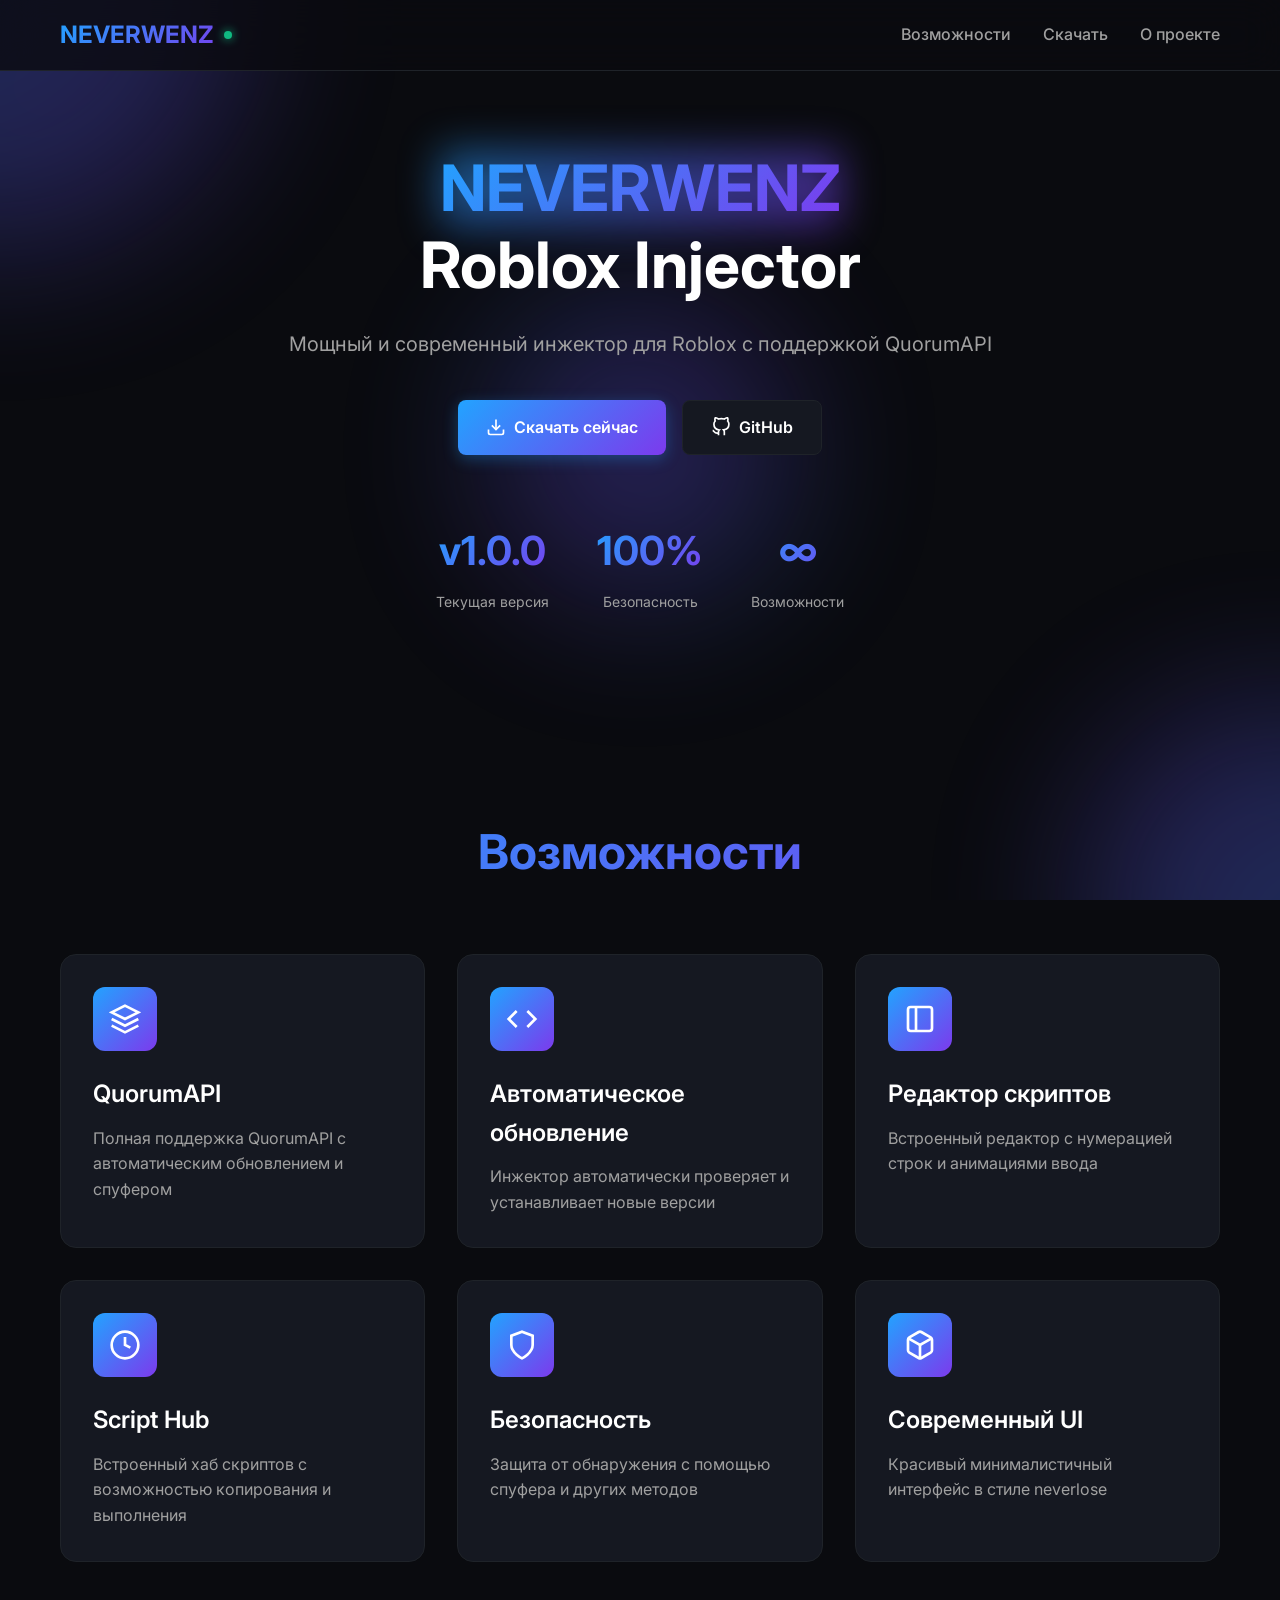
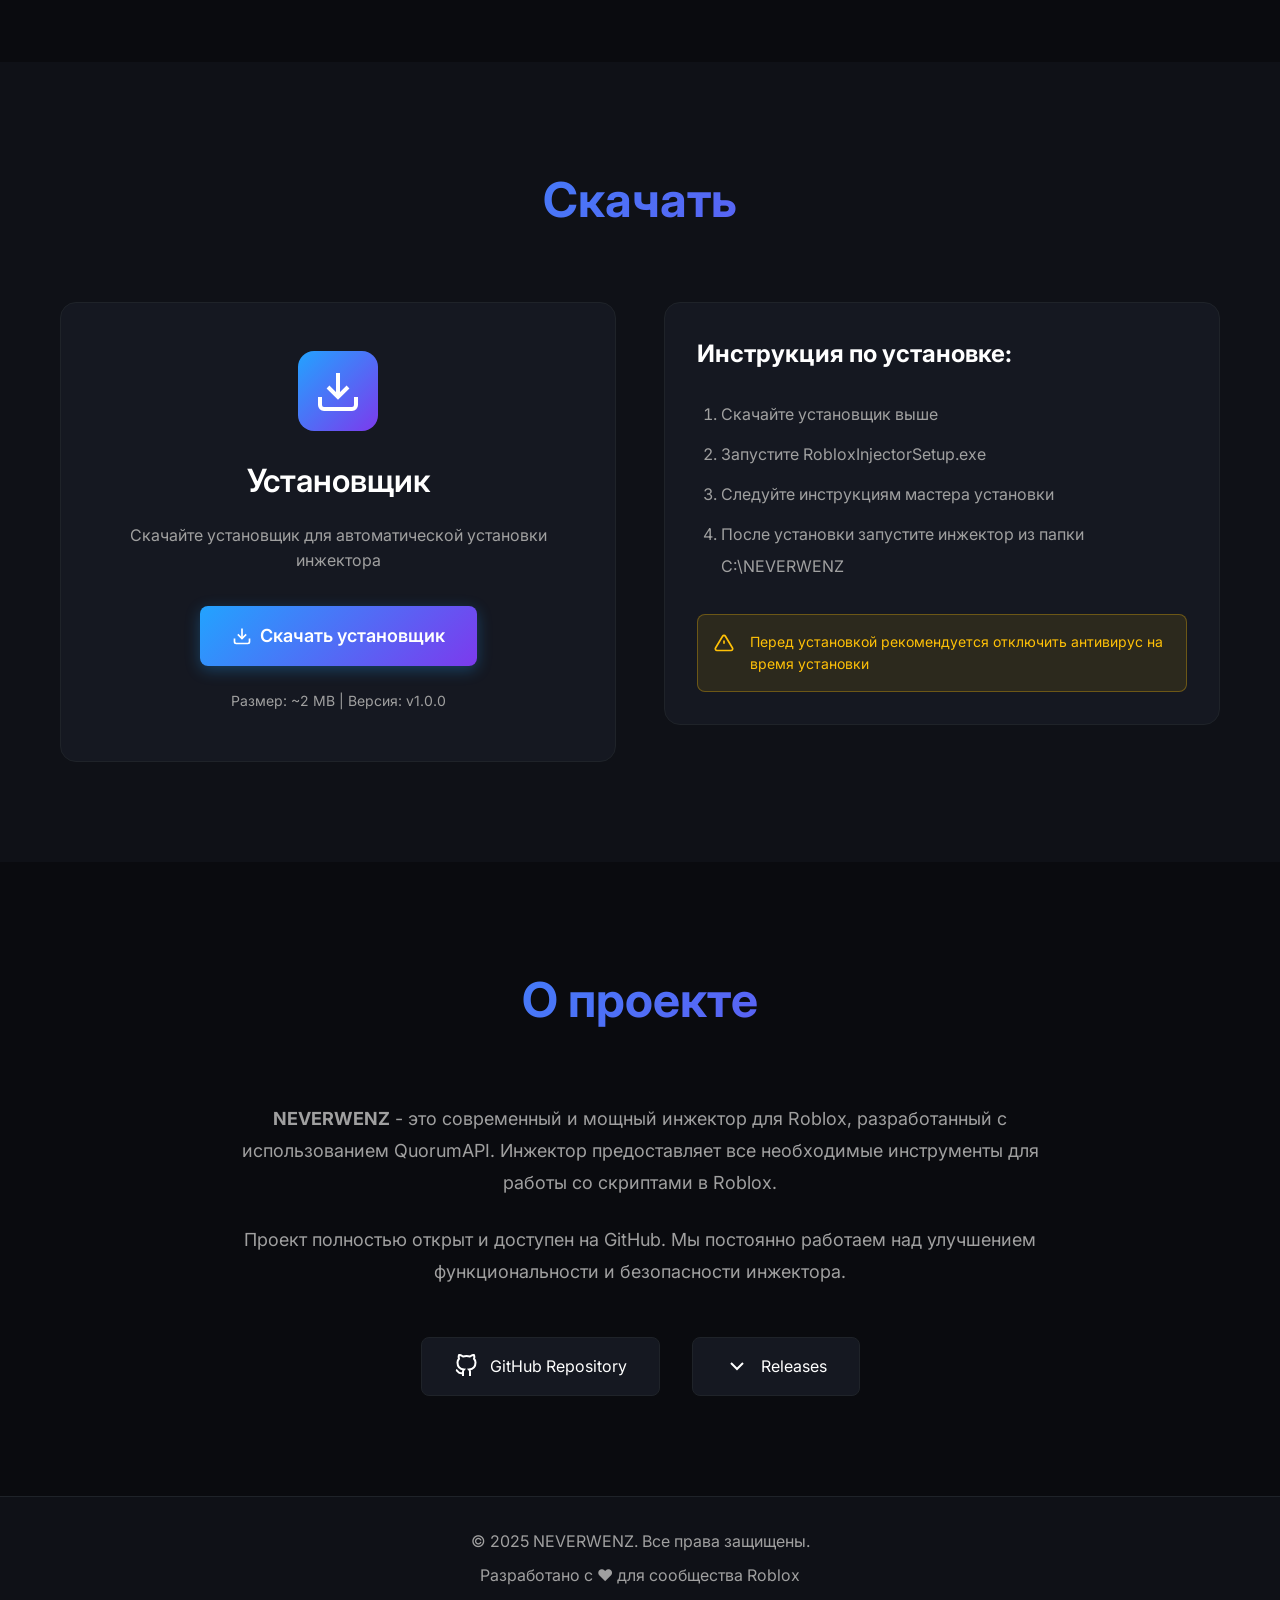
==== index.html @ d04cb87f "Add files via upload" ====
<!DOCTYPE html>
<html lang="ru">
<head>
    <meta charset="UTF-8">
    <meta name="viewport" content="width=device-width, initial-scale=1.0">
    <title>NEVERWENZ - Roblox Injector</title>
    <link rel="stylesheet" href="styles.css">
    <link rel="preconnect" href="https://fonts.googleapis.com">
    <link rel="preconnect" href="https://fonts.gstatic.com" crossorigin>
    <link href="https://fonts.googleapis.com/css2?family=Inter:wght@300;400;500;600;700&display=swap" rel="stylesheet">
</head>
<body>
    <div class="background">
        <div class="gradient-orb orb-1"></div>
        <div class="gradient-orb orb-2"></div>
        <div class="gradient-orb orb-3"></div>
    </div>

    <nav class="navbar">
        <div class="container">
            <div class="nav-content">
                <div class="logo">
                    <span class="logo-text">NEVERWENZ</span>
                    <span class="status-dot"></span>
                </div>
                <div class="nav-links">
                    <a href="#features">Возможности</a>
                    <a href="#download">Скачать</a>
                    <a href="#about">О проекте</a>
                </div>
            </div>
        </div>
    </nav>

    <main>
        <section class="hero">
            <div class="container">
                <div class="hero-content">
                    <h1 class="hero-title">
                        <span class="gradient-text">NEVERWENZ</span>
                        <br>Roblox Injector
                    </h1>
                    <p class="hero-description">
                        Мощный и современный инжектор для Roblox с поддержкой QuorumAPI
                    </p>
                    <div class="hero-buttons">
                        <a href="#download" class="btn btn-primary">
                            <svg width="20" height="20" viewBox="0 0 24 24" fill="none" stroke="currentColor" stroke-width="2">
                                <path d="M21 15v4a2 2 0 0 1-2 2H5a2 2 0 0 1-2-2v-4"></path>
                                <polyline points="7 10 12 15 17 10"></polyline>
                                <line x1="12" y1="15" x2="12" y2="3"></line>
                            </svg>
                            Скачать сейчас
                        </a>
                        <a href="https://github.com/CAPYBERA099/WenzInjector-ROBLOX" target="_blank" class="btn btn-secondary">
                            <svg width="20" height="20" viewBox="0 0 24 24" fill="none" stroke="currentColor" stroke-width="2">
                                <path d="M9 19c-5 1.5-5-2.5-7-3m14 6v-3.87a3.37 3.37 0 0 0-.94-2.61c3.14-.35 6.44-1.54 6.44-7A5.44 5.44 0 0 0 20 4.77 5.07 5.07 0 0 0 19.91 1S18.73.65 16 2.48a13.38 13.38 0 0 0-7 0C6.27.65 5.09 1 5.09 1A5.07 5.07 0 0 0 5 4.77a5.44 5.44 0 0 0-1.5 3.78c0 5.42 3.3 6.61 6.44 7A3.37 3.37 0 0 0 9 18.13V22"></path>
                            </svg>
                            GitHub
                        </a>
                    </div>
                    <div class="hero-stats">
                        <div class="stat">
                            <div class="stat-value" id="version">Загрузка...</div>
                            <div class="stat-label">Текущая версия</div>
                        </div>
                        <div class="stat">
                            <div class="stat-value">100%</div>
                            <div class="stat-label">Безопасность</div>
                        </div>
                        <div class="stat">
                            <div class="stat-value">∞</div>
                            <div class="stat-label">Возможности</div>
                        </div>
                    </div>
                </div>
            </div>
        </section>

        <section id="features" class="features">
            <div class="container">
                <h2 class="section-title">Возможности</h2>
                <div class="features-grid">
                    <div class="feature-card">
                        <div class="feature-icon">
                            <svg width="32" height="32" viewBox="0 0 24 24" fill="none" stroke="currentColor" stroke-width="2">
                                <path d="M12 2L2 7l10 5 10-5-10-5z"></path>
                                <path d="M2 17l10 5 10-5"></path>
                                <path d="M2 12l10 5 10-5"></path>
                            </svg>
                        </div>
                        <h3 class="feature-title">QuorumAPI</h3>
                        <p class="feature-description">Полная поддержка QuorumAPI с автоматическим обновлением и спуфером</p>
                    </div>
                    <div class="feature-card">
                        <div class="feature-icon">
                            <svg width="32" height="32" viewBox="0 0 24 24" fill="none" stroke="currentColor" stroke-width="2">
                                <polyline points="16 18 22 12 16 6"></polyline>
                                <polyline points="8 6 2 12 8 18"></polyline>
                            </svg>
                        </div>
                        <h3 class="feature-title">Автоматическое обновление</h3>
                        <p class="feature-description">Инжектор автоматически проверяет и устанавливает новые версии</p>
                    </div>
                    <div class="feature-card">
                        <div class="feature-icon">
                            <svg width="32" height="32" viewBox="0 0 24 24" fill="none" stroke="currentColor" stroke-width="2">
                                <rect x="3" y="3" width="18" height="18" rx="2" ry="2"></rect>
                                <line x1="9" y1="3" x2="9" y2="21"></line>
                            </svg>
                        </div>
                        <h3 class="feature-title">Редактор скриптов</h3>
                        <p class="feature-description">Встроенный редактор с нумерацией строк и анимациями ввода</p>
                    </div>
                    <div class="feature-card">
                        <div class="feature-icon">
                            <svg width="32" height="32" viewBox="0 0 24 24" fill="none" stroke="currentColor" stroke-width="2">
                                <circle cx="12" cy="12" r="10"></circle>
                                <polyline points="12 6 12 12 16 14"></polyline>
                            </svg>
                        </div>
                        <h3 class="feature-title">Script Hub</h3>
                        <p class="feature-description">Встроенный хаб скриптов с возможностью копирования и выполнения</p>
                    </div>
                    <div class="feature-card">
                        <div class="feature-icon">
                            <svg width="32" height="32" viewBox="0 0 24 24" fill="none" stroke="currentColor" stroke-width="2">
                                <path d="M12 22s8-4 8-10V5l-8-3-8 3v7c0 6 8 10 8 10z"></path>
                            </svg>
                        </div>
                        <h3 class="feature-title">Безопасность</h3>
                        <p class="feature-description">Защита от обнаружения с помощью спуфера и других методов</p>
                    </div>
                    <div class="feature-card">
                        <div class="feature-icon">
                            <svg width="32" height="32" viewBox="0 0 24 24" fill="none" stroke="currentColor" stroke-width="2">
                                <path d="M21 16V8a2 2 0 0 0-1-1.73l-7-4a2 2 0 0 0-2 0l-7 4A2 2 0 0 0 3 8v8a2 2 0 0 0 1 1.73l7 4a2 2 0 0 0 2 0l7-4A2 2 0 0 0 21 16z"></path>
                                <polyline points="3.27 6.96 12 12.01 20.73 6.96"></polyline>
                                <line x1="12" y1="22.08" x2="12" y2="12"></line>
                            </svg>
                        </div>
                        <h3 class="feature-title">Современный UI</h3>
                        <p class="feature-description">Красивый минималистичный интерфейс в стиле neverlose</p>
                    </div>
                </div>
            </div>
        </section>

        <section id="download" class="download">
            <div class="container">
                <h2 class="section-title">Скачать</h2>
                <div class="download-content">
                    <div class="download-card">
                        <div class="download-icon">
                            <svg width="48" height="48" viewBox="0 0 24 24" fill="none" stroke="currentColor" stroke-width="2">
                                <path d="M21 15v4a2 2 0 0 1-2 2H5a2 2 0 0 1-2-2v-4"></path>
                                <polyline points="7 10 12 15 17 10"></polyline>
                                <line x1="12" y1="15" x2="12" y2="3"></line>
                            </svg>
                        </div>
                        <h3 class="download-title">Установщик</h3>
                        <p class="download-description">Скачайте установщик для автоматической установки инжектора</p>
                        <a href="https://raw.githubusercontent.com/CAPYBERA099/setup/main/RobloxInjectorSetup.exe" 
                           class="btn btn-primary btn-large" 
                           download="RobloxInjectorSetup.exe"
                           id="downloadBtn"
                           target="_blank">
                            <svg width="20" height="20" viewBox="0 0 24 24" fill="none" stroke="currentColor" stroke-width="2">
                                <path d="M21 15v4a2 2 0 0 1-2 2H5a2 2 0 0 1-2-2v-4"></path>
                                <polyline points="7 10 12 15 17 10"></polyline>
                                <line x1="12" y1="15" x2="12" y2="3"></line>
                            </svg>
                            Скачать установщик
                        </a>
                        <p class="download-note">Размер: ~2 MB | Версия: <span id="downloadVersion">Загрузка...</span></p>
                        <p class="download-alternative" id="releaseLinkContainer" style="margin-top: 1rem; font-size: 0.875rem; color: var(--text-secondary); display: none;">
                            Или скачайте <a href="#" id="releaseLink" target="_blank" style="color: var(--accent-primary); text-decoration: none;">последний релиз напрямую</a>
                        </p>
                    </div>
                    <div class="download-info">
                        <h4>Инструкция по установке:</h4>
                        <ol>
                            <li>Скачайте установщик выше</li>
                            <li>Запустите RobloxInjectorSetup.exe</li>
                            <li>Следуйте инструкциям мастера установки</li>
                            <li>После установки запустите инжектор из папки C:\NEVERWENZ</li>
                        </ol>
                        <div class="warning-box">
                            <svg width="20" height="20" viewBox="0 0 24 24" fill="none" stroke="currentColor" stroke-width="2">
                                <path d="M10.29 3.86L1.82 18a2 2 0 0 0 1.71 3h16.94a2 2 0 0 0 1.71-3L13.71 3.86a2 2 0 0 0-3.42 0z"></path>
                                <line x1="12" y1="9" x2="12" y2="13"></line>
                                <line x1="12" y1="17" x2="12.01" y2="17"></line>
                            </svg>
                            <p>Перед установкой рекомендуется отключить антивирус на время установки</p>
                        </div>
                    </div>
                </div>
            </div>
        </section>

        <section id="about" class="about">
            <div class="container">
                <h2 class="section-title">О проекте</h2>
                <div class="about-content">
                    <div class="about-text">
                        <p>
                            <strong>NEVERWENZ</strong> - это современный и мощный инжектор для Roblox, 
                            разработанный с использованием QuorumAPI. Инжектор предоставляет все необходимые 
                            инструменты для работы со скриптами в Roblox.
                        </p>
                        <p>
                            Проект полностью открыт и доступен на GitHub. Мы постоянно работаем над улучшением 
                            функциональности и безопасности инжектора.
                        </p>
                    </div>
                    <div class="about-links">
                        <a href="https://github.com/CAPYBERA099/WenzInjector-ROBLOX" target="_blank" class="about-link">
                            <svg width="24" height="24" viewBox="0 0 24 24" fill="none" stroke="currentColor" stroke-width="2">
                                <path d="M9 19c-5 1.5-5-2.5-7-3m14 6v-3.87a3.37 3.37 0 0 0-.94-2.61c3.14-.35 6.44-1.54 6.44-7A5.44 5.44 0 0 0 20 4.77 5.07 5.07 0 0 0 19.91 1S18.73.65 16 2.48a13.38 13.38 0 0 0-7 0C6.27.65 5.09 1 5.09 1A5.07 5.07 0 0 0 5 4.77a5.44 5.44 0 0 0-1.5 3.78c0 5.42 3.3 6.61 6.44 7A3.37 3.37 0 0 0 9 18.13V22"></path>
                            </svg>
                            GitHub Repository
                        </a>
                        <a href="https://github.com/CAPYBERA099/WenzInjector-ROBLOX/releases" target="_blank" class="about-link">
                            <svg width="24" height="24" viewBox="0 0 24 24" fill="none" stroke="currentColor" stroke-width="2">
                                <polyline points="6 9 12 15 18 9"></polyline>
                            </svg>
                            Releases
                        </a>
                    </div>
                </div>
            </div>
        </section>
    </main>

    <footer class="footer">
        <div class="container">
            <div class="footer-content">
                <p>&copy; 2025 NEVERWENZ. Все права защищены.</p>
                <p>Разработано с ❤️ для сообщества Roblox</p>
            </div>
        </div>
    </footer>

    <script src="script.js"></script>
</body>
</html>
---- styles.css ----
* {
    margin: 0;
    padding: 0;
    box-sizing: border-box;
}

:root {
    --bg-primary: #0a0b0f;
    --bg-secondary: #0f1117;
    --bg-card: #151821;
    --accent-primary: #22a3ff;
    --accent-secondary: #7c3aed;
    --text-primary: #ffffff;
    --text-secondary: #a0a0a0;
    --border-color: #1f2329;
    --gradient-1: linear-gradient(135deg, #22a3ff 0%, #7c3aed 100%);
    --gradient-2: linear-gradient(135deg, #7c3aed 0%, #22a3ff 100%);
}

body {
    font-family: 'Inter', -apple-system, BlinkMacSystemFont, 'Segoe UI', sans-serif;
    background: var(--bg-primary);
    color: var(--text-primary);
    line-height: 1.6;
    overflow-x: hidden;
}

.background {
    position: fixed;
    top: 0;
    left: 0;
    width: 100%;
    height: 100%;
    z-index: -1;
    overflow: hidden;
}

.gradient-orb {
    position: absolute;
    border-radius: 50%;
    filter: blur(80px);
    opacity: 0.3;
    animation: float 20s ease-in-out infinite;
}

.orb-1 {
    width: 500px;
    height: 500px;
    background: var(--gradient-1);
    top: -250px;
    left: -250px;
    animation-delay: 0s;
}

.orb-2 {
    width: 400px;
    height: 400px;
    background: var(--gradient-2);
    bottom: -200px;
    right: -200px;
    animation-delay: 7s;
}

.orb-3 {
    width: 300px;
    height: 300px;
    background: linear-gradient(135deg, #22a3ff 0%, #7c3aed 50%, #22a3ff 100%);
    top: 50%;
    left: 50%;
    transform: translate(-50%, -50%);
    animation-delay: 14s;
}

@keyframes float {
    0%, 100% {
        transform: translate(0, 0) scale(1);
    }
    33% {
        transform: translate(30px, -30px) scale(1.1);
    }
    66% {
        transform: translate(-30px, 30px) scale(0.9);
    }
}

.container {
    max-width: 1200px;
    margin: 0 auto;
    padding: 0 20px;
}

/* Navbar */
.navbar {
    position: fixed;
    top: 0;
    left: 0;
    right: 0;
    background: rgba(10, 11, 15, 0.8);
    backdrop-filter: blur(20px);
    border-bottom: 1px solid var(--border-color);
    z-index: 1000;
    padding: 1rem 0;
}

.nav-content {
    display: flex;
    justify-content: space-between;
    align-items: center;
}

.logo {
    display: flex;
    align-items: center;
    gap: 10px;
    font-size: 1.5rem;
    font-weight: 700;
    background: var(--gradient-1);
    -webkit-background-clip: text;
    -webkit-text-fill-color: transparent;
    background-clip: text;
}

.status-dot {
    width: 8px;
    height: 8px;
    border-radius: 50%;
    background: #10b981;
    box-shadow: 0 0 10px #10b981;
    animation: pulse 2s ease-in-out infinite;
}

@keyframes pulse {
    0%, 100% {
        opacity: 1;
    }
    50% {
        opacity: 0.5;
    }
}

.nav-links {
    display: flex;
    gap: 2rem;
}

.nav-links a {
    color: var(--text-secondary);
    text-decoration: none;
    font-weight: 500;
    transition: color 0.3s;
    position: relative;
}

.nav-links a:hover {
    color: var(--text-primary);
}

.nav-links a::after {
    content: '';
    position: absolute;
    bottom: -5px;
    left: 0;
    width: 0;
    height: 2px;
    background: var(--gradient-1);
    transition: width 0.3s;
}

.nav-links a:hover::after {
    width: 100%;
}

/* Hero Section */
.hero {
    padding: 150px 0 100px;
    text-align: center;
}

.hero-content {
    max-width: 800px;
    margin: 0 auto;
}

.hero-title {
    font-size: 4rem;
    font-weight: 700;
    margin-bottom: 1.5rem;
    line-height: 1.2;
}

.gradient-text {
    background: var(--gradient-1);
    -webkit-background-clip: text;
    -webkit-text-fill-color: transparent;
    background-clip: text;
    position: relative;
    display: inline-block;
}

.gradient-text::after {
    content: '';
    position: absolute;
    top: 0;
    left: 0;
    right: 0;
    bottom: 0;
    background: var(--gradient-1);
    filter: blur(20px);
    opacity: 0.5;
    z-index: -1;
}

.hero-description {
    font-size: 1.25rem;
    color: var(--text-secondary);
    margin-bottom: 2.5rem;
}

.hero-buttons {
    display: flex;
    gap: 1rem;
    justify-content: center;
    margin-bottom: 4rem;
}

.btn {
    display: inline-flex;
    align-items: center;
    gap: 0.5rem;
    padding: 0.875rem 1.75rem;
    border-radius: 8px;
    font-weight: 600;
    text-decoration: none;
    transition: all 0.3s;
    border: none;
    cursor: pointer;
    font-size: 1rem;
}

.btn-primary {
    background: var(--gradient-1);
    color: white;
    box-shadow: 0 4px 15px rgba(34, 163, 255, 0.3);
}

.btn-primary:hover {
    transform: translateY(-2px);
    box-shadow: 0 6px 20px rgba(34, 163, 255, 0.4);
}

.btn-secondary {
    background: var(--bg-card);
    color: var(--text-primary);
    border: 1px solid var(--border-color);
}

.btn-secondary:hover {
    background: var(--bg-secondary);
    border-color: var(--accent-primary);
}

.btn-large {
    padding: 1rem 2rem;
    font-size: 1.125rem;
}

.hero-stats {
    display: flex;
    justify-content: center;
    gap: 3rem;
    margin-top: 4rem;
}

.stat {
    text-align: center;
}

.stat-value {
    font-size: 2.5rem;
    font-weight: 700;
    background: var(--gradient-1);
    -webkit-background-clip: text;
    -webkit-text-fill-color: transparent;
    background-clip: text;
    margin-bottom: 0.5rem;
}

.stat-label {
    color: var(--text-secondary);
    font-size: 0.875rem;
}

/* Sections */
section {
    padding: 100px 0;
}

.section-title {
    font-size: 3rem;
    font-weight: 700;
    text-align: center;
    margin-bottom: 4rem;
    background: var(--gradient-1);
    -webkit-background-clip: text;
    -webkit-text-fill-color: transparent;
    background-clip: text;
}

/* Features */
.features-grid {
    display: grid;
    grid-template-columns: repeat(auto-fit, minmax(300px, 1fr));
    gap: 2rem;
}

.feature-card {
    background: var(--bg-card);
    border: 1px solid var(--border-color);
    border-radius: 16px;
    padding: 2rem;
    transition: all 0.3s;
}

.feature-card:hover {
    transform: translateY(-5px);
    border-color: var(--accent-primary);
    box-shadow: 0 10px 30px rgba(34, 163, 255, 0.1);
}

.feature-icon {
    width: 64px;
    height: 64px;
    background: var(--gradient-1);
    border-radius: 12px;
    display: flex;
    align-items: center;
    justify-content: center;
    margin-bottom: 1.5rem;
    color: white;
}

.feature-title {
    font-size: 1.5rem;
    font-weight: 600;
    margin-bottom: 0.75rem;
}

.feature-description {
    color: var(--text-secondary);
    line-height: 1.6;
}

/* Download */
.download {
    background: var(--bg-secondary);
}

.download-content {
    display: grid;
    grid-template-columns: 1fr 1fr;
    gap: 3rem;
    align-items: start;
}

.download-card {
    background: var(--bg-card);
    border: 1px solid var(--border-color);
    border-radius: 16px;
    padding: 3rem;
    text-align: center;
}

.download-icon {
    width: 80px;
    height: 80px;
    background: var(--gradient-1);
    border-radius: 16px;
    display: flex;
    align-items: center;
    justify-content: center;
    margin: 0 auto 1.5rem;
    color: white;
}

.download-title {
    font-size: 2rem;
    font-weight: 600;
    margin-bottom: 1rem;
}

.download-description {
    color: var(--text-secondary);
    margin-bottom: 2rem;
}

.download-note {
    margin-top: 1.5rem;
    color: var(--text-secondary);
    font-size: 0.875rem;
}

.download-info {
    background: var(--bg-card);
    border: 1px solid var(--border-color);
    border-radius: 16px;
    padding: 2rem;
}

.download-info h4 {
    font-size: 1.5rem;
    margin-bottom: 1.5rem;
}

.download-info ol {
    margin-left: 1.5rem;
    margin-bottom: 2rem;
    color: var(--text-secondary);
    line-height: 2;
}

.download-info li {
    margin-bottom: 0.5rem;
}

.warning-box {
    background: rgba(255, 193, 7, 0.1);
    border: 1px solid rgba(255, 193, 7, 0.3);
    border-radius: 8px;
    padding: 1rem;
    display: flex;
    gap: 1rem;
    align-items: start;
    color: #ffc107;
}

.warning-box svg {
    flex-shrink: 0;
    margin-top: 2px;
}

.warning-box p {
    margin: 0;
    font-size: 0.875rem;
}

/* About */
.about-content {
    max-width: 800px;
    margin: 0 auto;
    text-align: center;
}

.about-text {
    margin-bottom: 3rem;
}

.about-text p {
    font-size: 1.125rem;
    color: var(--text-secondary);
    margin-bottom: 1.5rem;
    line-height: 1.8;
}

.about-links {
    display: flex;
    gap: 2rem;
    justify-content: center;
}

.about-link {
    display: flex;
    align-items: center;
    gap: 0.75rem;
    color: var(--text-primary);
    text-decoration: none;
    padding: 1rem 2rem;
    background: var(--bg-card);
    border: 1px solid var(--border-color);
    border-radius: 8px;
    transition: all 0.3s;
}

.about-link:hover {
    border-color: var(--accent-primary);
    transform: translateY(-2px);
}

/* Footer */
.footer {
    background: var(--bg-secondary);
    border-top: 1px solid var(--border-color);
    padding: 2rem 0;
    text-align: center;
}

.footer-content p {
    color: var(--text-secondary);
    margin-bottom: 0.5rem;
}

/* Responsive */
@media (max-width: 768px) {
    .hero-title {
        font-size: 2.5rem;
    }

    .hero-buttons {
        flex-direction: column;
    }

    .hero-stats {
        flex-direction: column;
        gap: 2rem;
    }

    .download-content {
        grid-template-columns: 1fr;
    }

    .nav-links {
        gap: 1rem;
        font-size: 0.875rem;
    }

    .features-grid {
        grid-template-columns: 1fr;
    }

    .about-links {
        flex-direction: column;
    }
}

/* Smooth scroll */
html {
    scroll-behavior: smooth;
}

/* Loading animation */
@keyframes shimmer {
    0% {
        background-position: -1000px 0;
    }
    100% {
        background-position: 1000px 0;
    }
}

.btn-primary.loading {
    position: relative;
    overflow: hidden;
}

.btn-primary.loading::after {
    content: '';
    position: absolute;
    top: 0;
    left: 0;
    right: 0;
    bottom: 0;
    background: linear-gradient(
        90deg,
        transparent,
        rgba(255, 255, 255, 0.3),
        transparent
    );
    animation: shimmer 2s infinite;
}
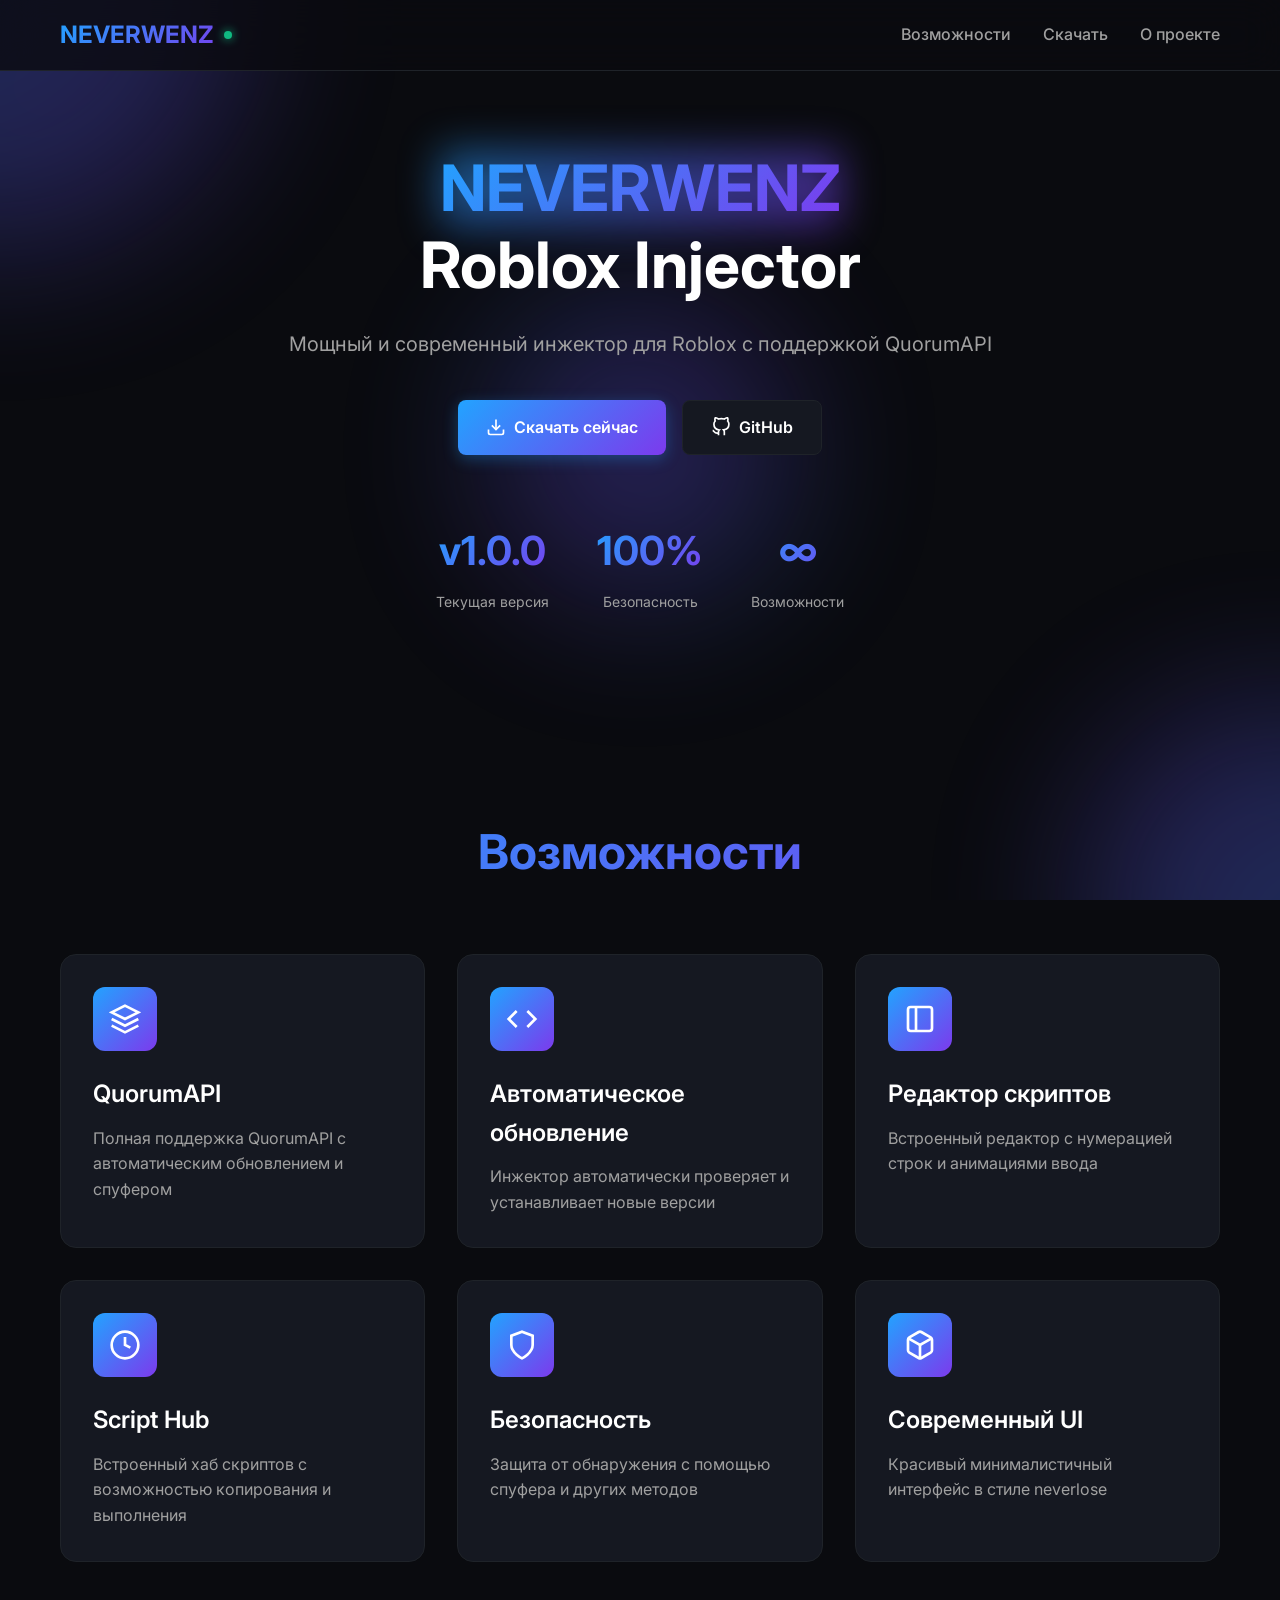
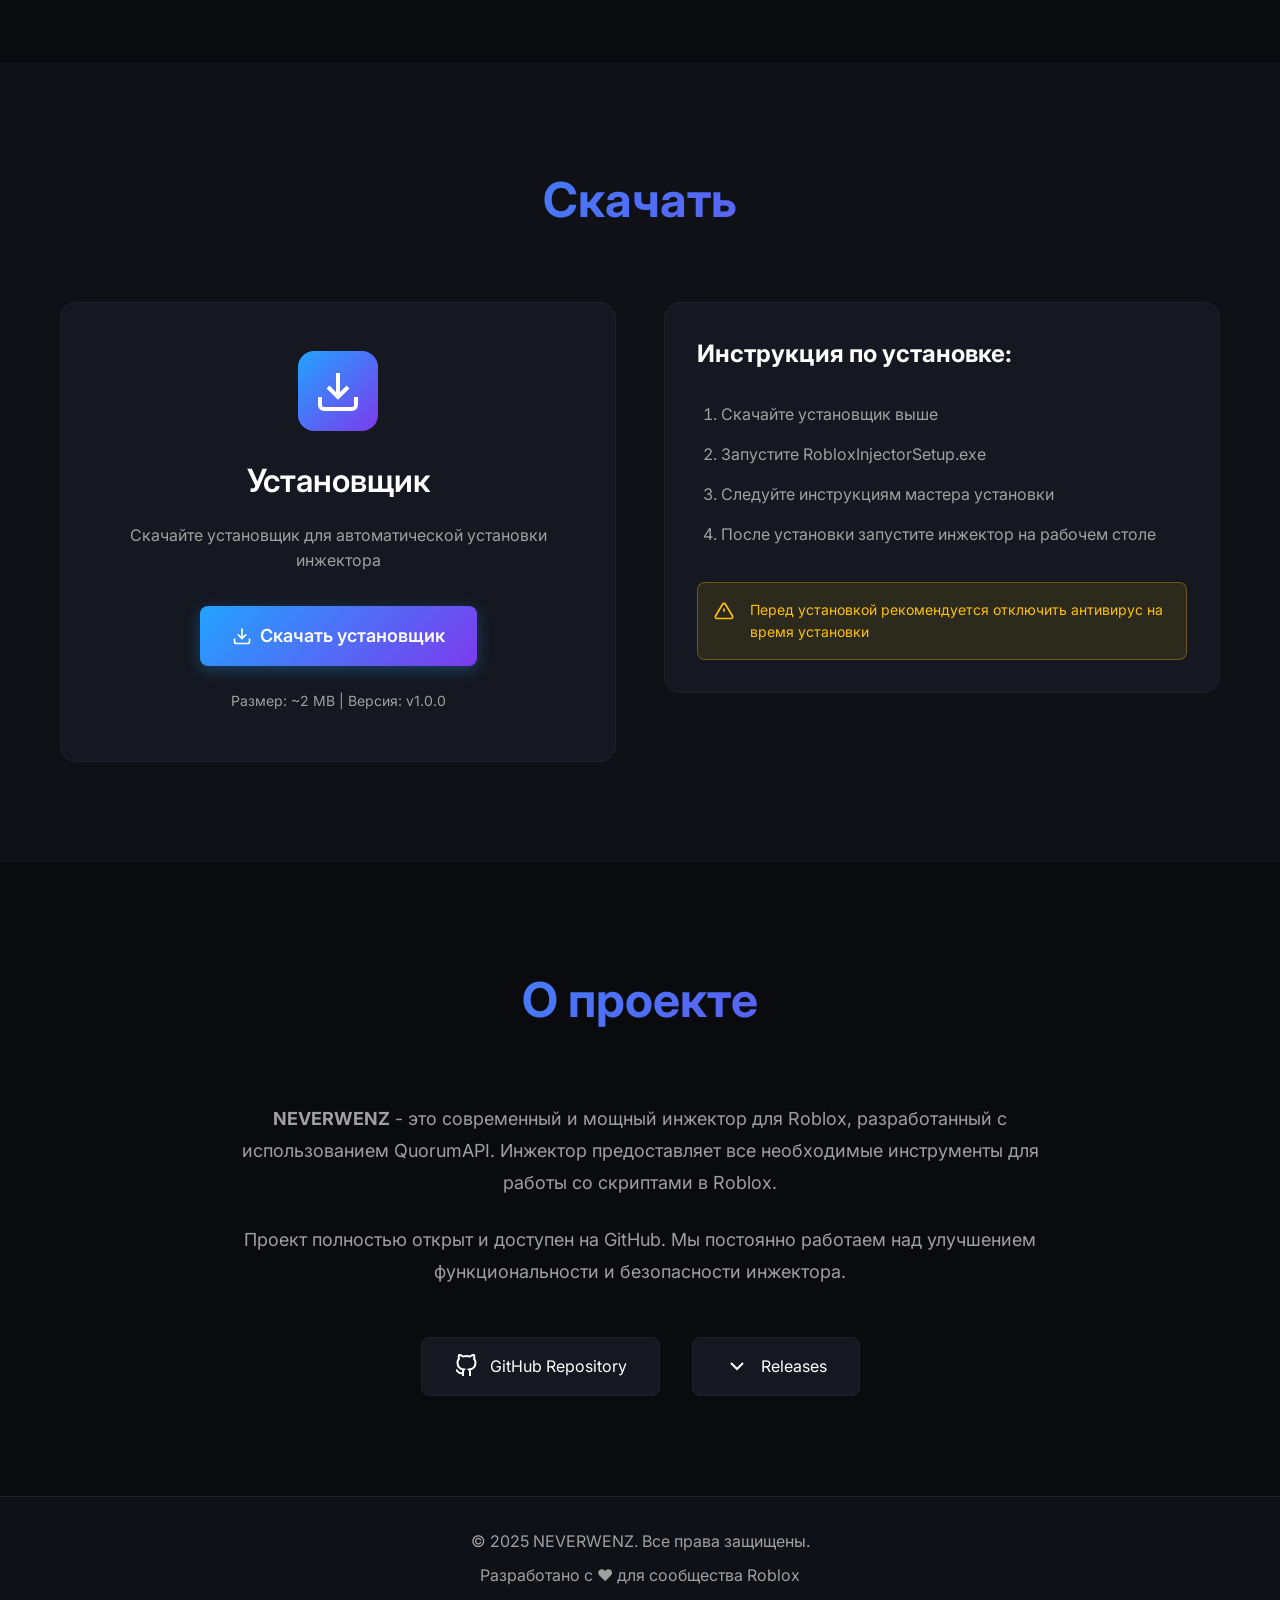
==== commit 5f74edca: "Update index.html" ====
--- a/index.html
+++ b/index.html
@@ -183,7 +183,7 @@
                             <li>Скачайте установщик выше</li>
                             <li>Запустите RobloxInjectorSetup.exe</li>
                             <li>Следуйте инструкциям мастера установки</li>
-                            <li>После установки запустите инжектор из папки C:\NEVERWENZ</li>
+                            <li>После установки запустите инжектор на рабочем столе</li>
                         </ol>
                         <div class="warning-box">
                             <svg width="20" height="20" viewBox="0 0 24 24" fill="none" stroke="currentColor" stroke-width="2">
@@ -245,3 +245,4 @@
 </body>
 </html>
 
+
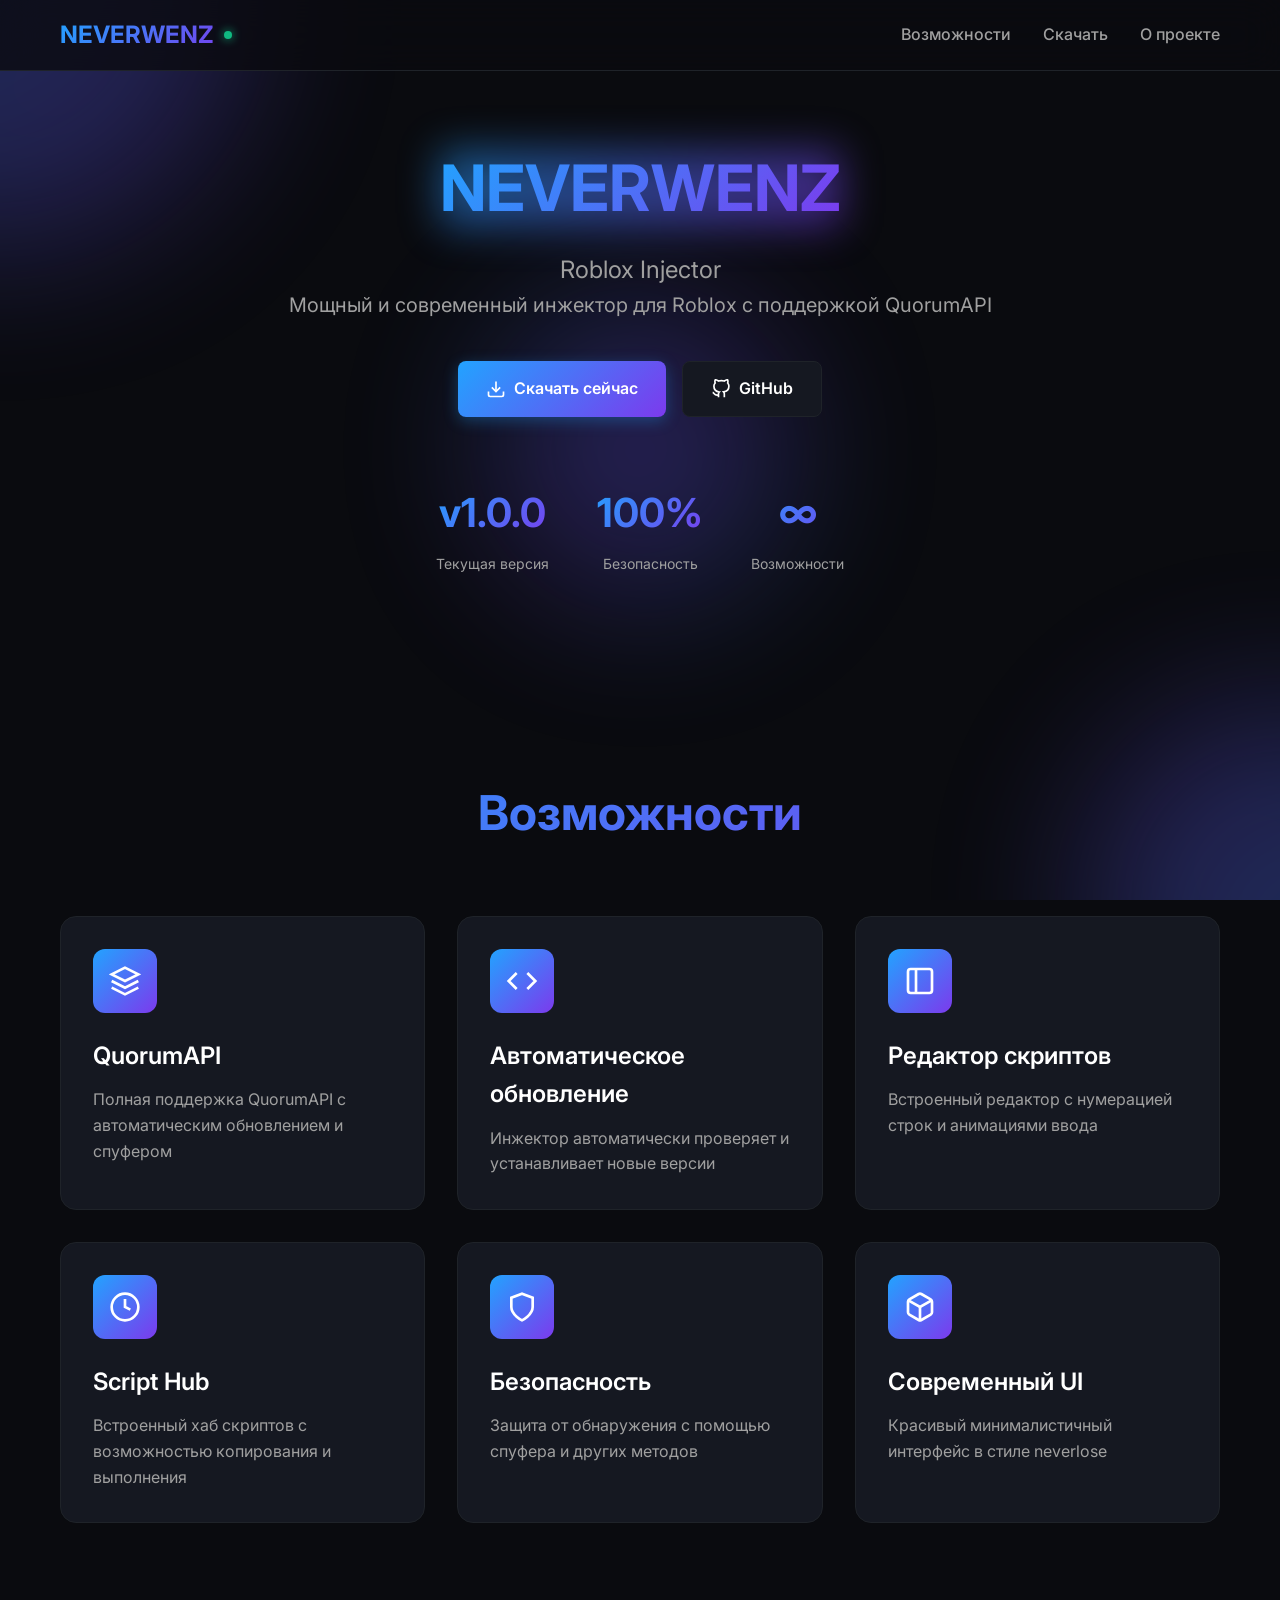
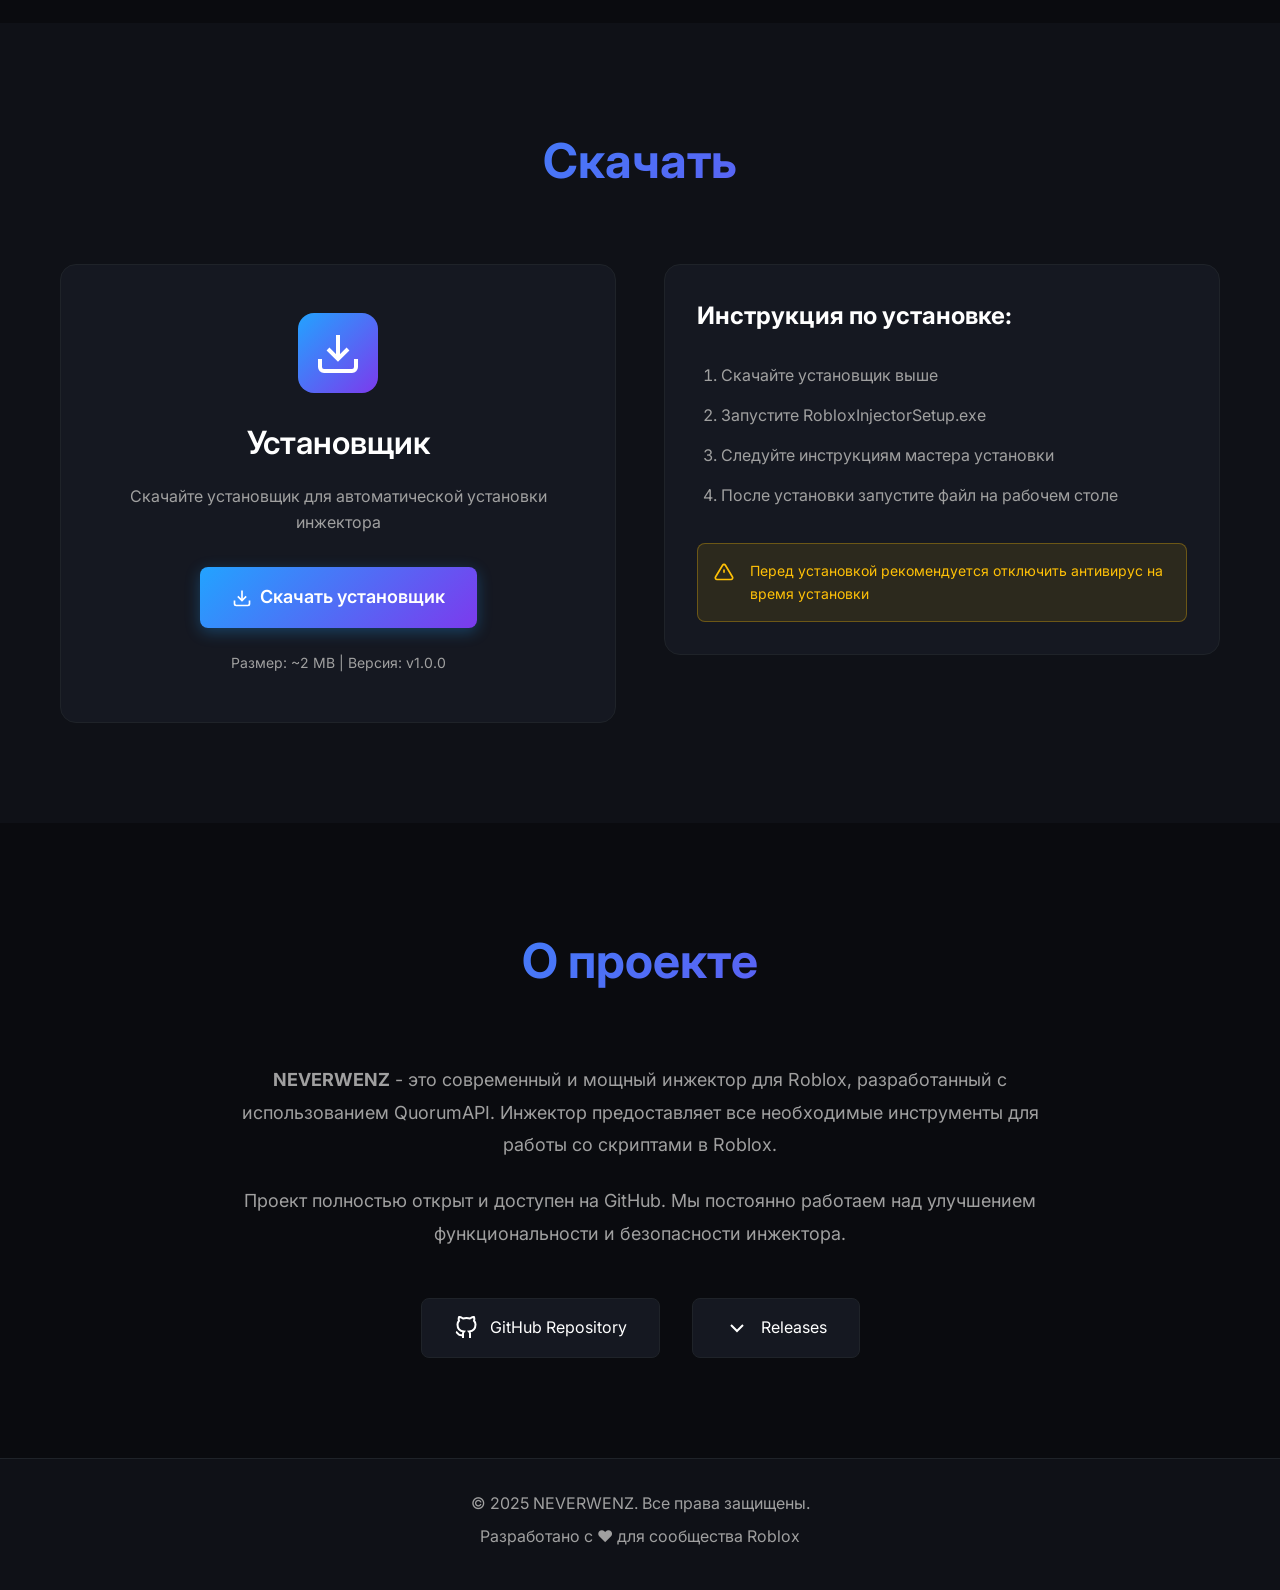
==== commit 38ccde5c: "Update index.html" ====
--- a/index.html
+++ b/index.html
@@ -38,8 +38,8 @@
                 <div class="hero-content">
                     <h1 class="hero-title">
                         <span class="gradient-text">NEVERWENZ</span>
-                        <br>Roblox Injector
                     </h1>
+                    <p style="font-size: 1.5rem; color: var(--text-secondary); margin-top: 0.5rem;">Roblox Injector</p>
                     <p class="hero-description">
                         Мощный и современный инжектор для Roblox с поддержкой QuorumAPI
                     </p>
@@ -183,7 +183,7 @@
                             <li>Скачайте установщик выше</li>
                             <li>Запустите RobloxInjectorSetup.exe</li>
                             <li>Следуйте инструкциям мастера установки</li>
-                            <li>После установки запустите инжектор на рабочем столе</li>
+                            <li>После установки запустите файл на рабочем столе</li>
                         </ol>
                         <div class="warning-box">
                             <svg width="20" height="20" viewBox="0 0 24 24" fill="none" stroke="currentColor" stroke-width="2">
@@ -245,4 +245,3 @@
 </body>
 </html>
 
-
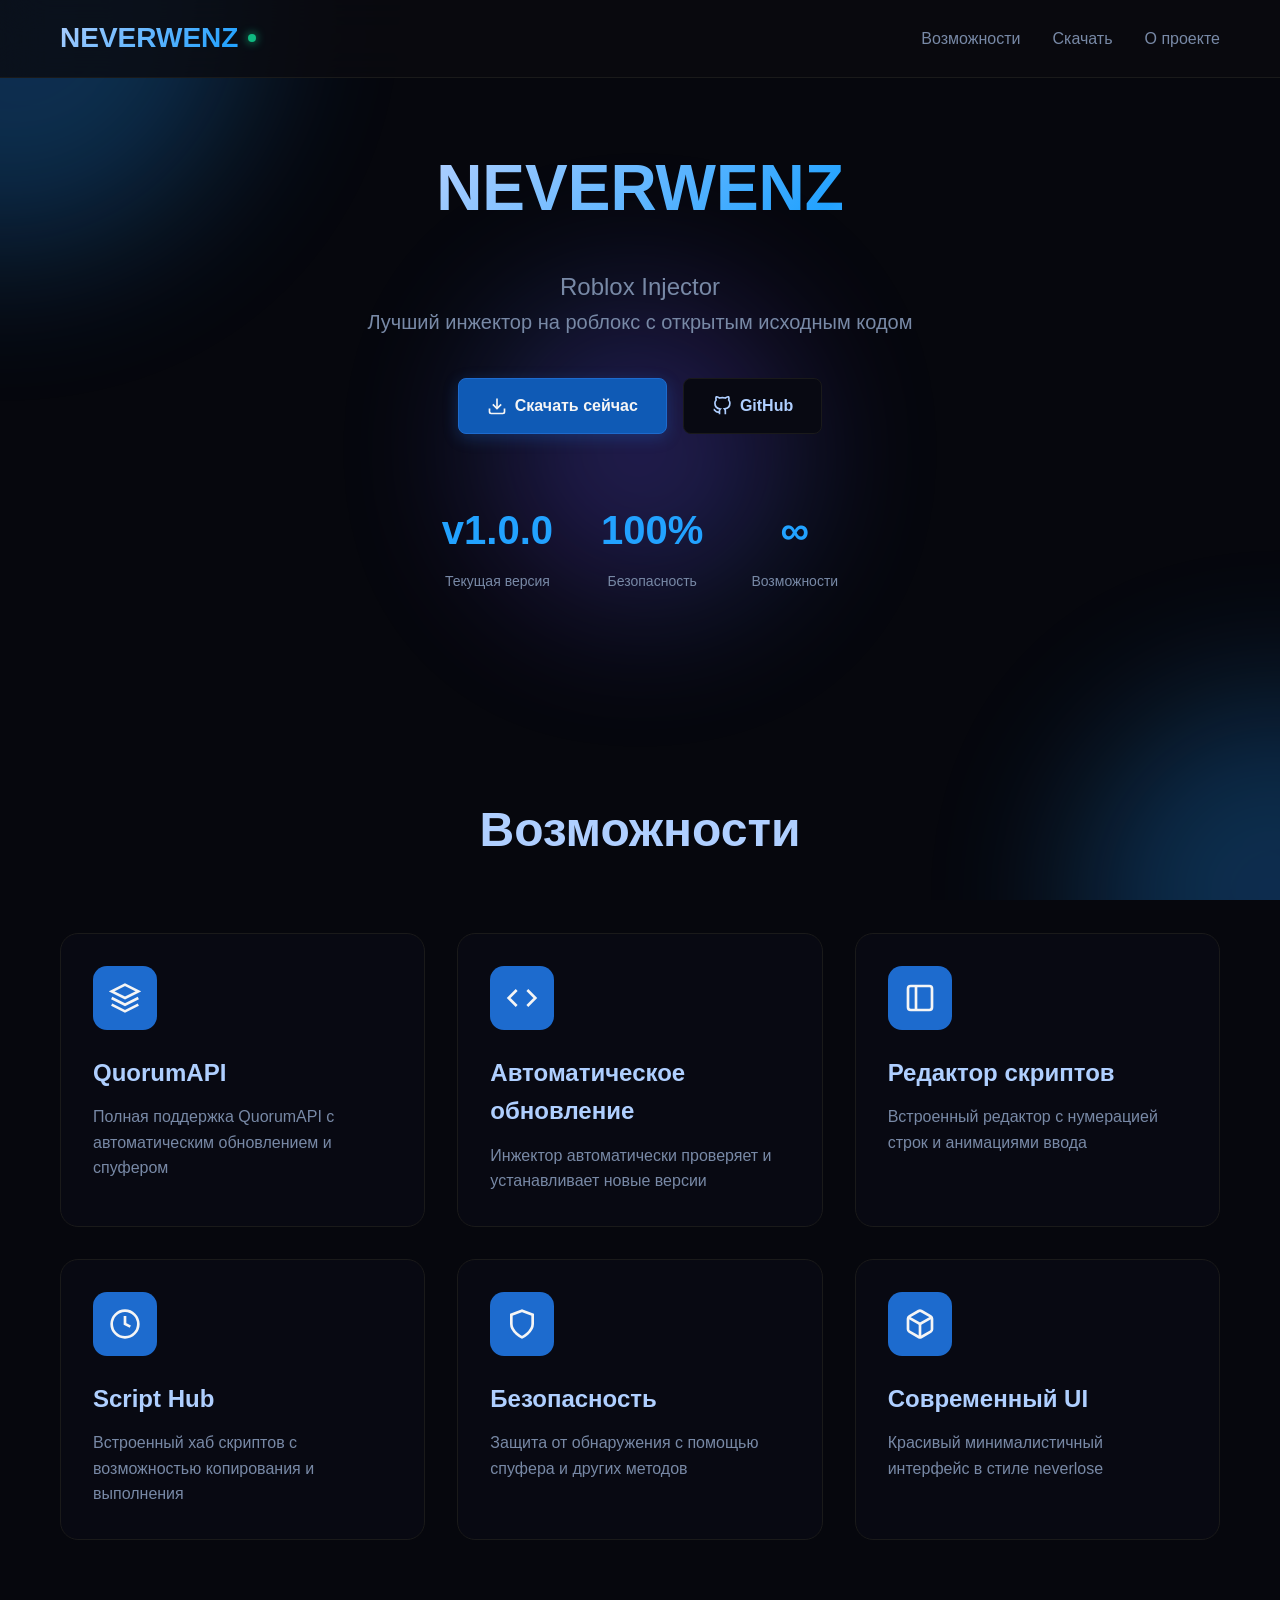
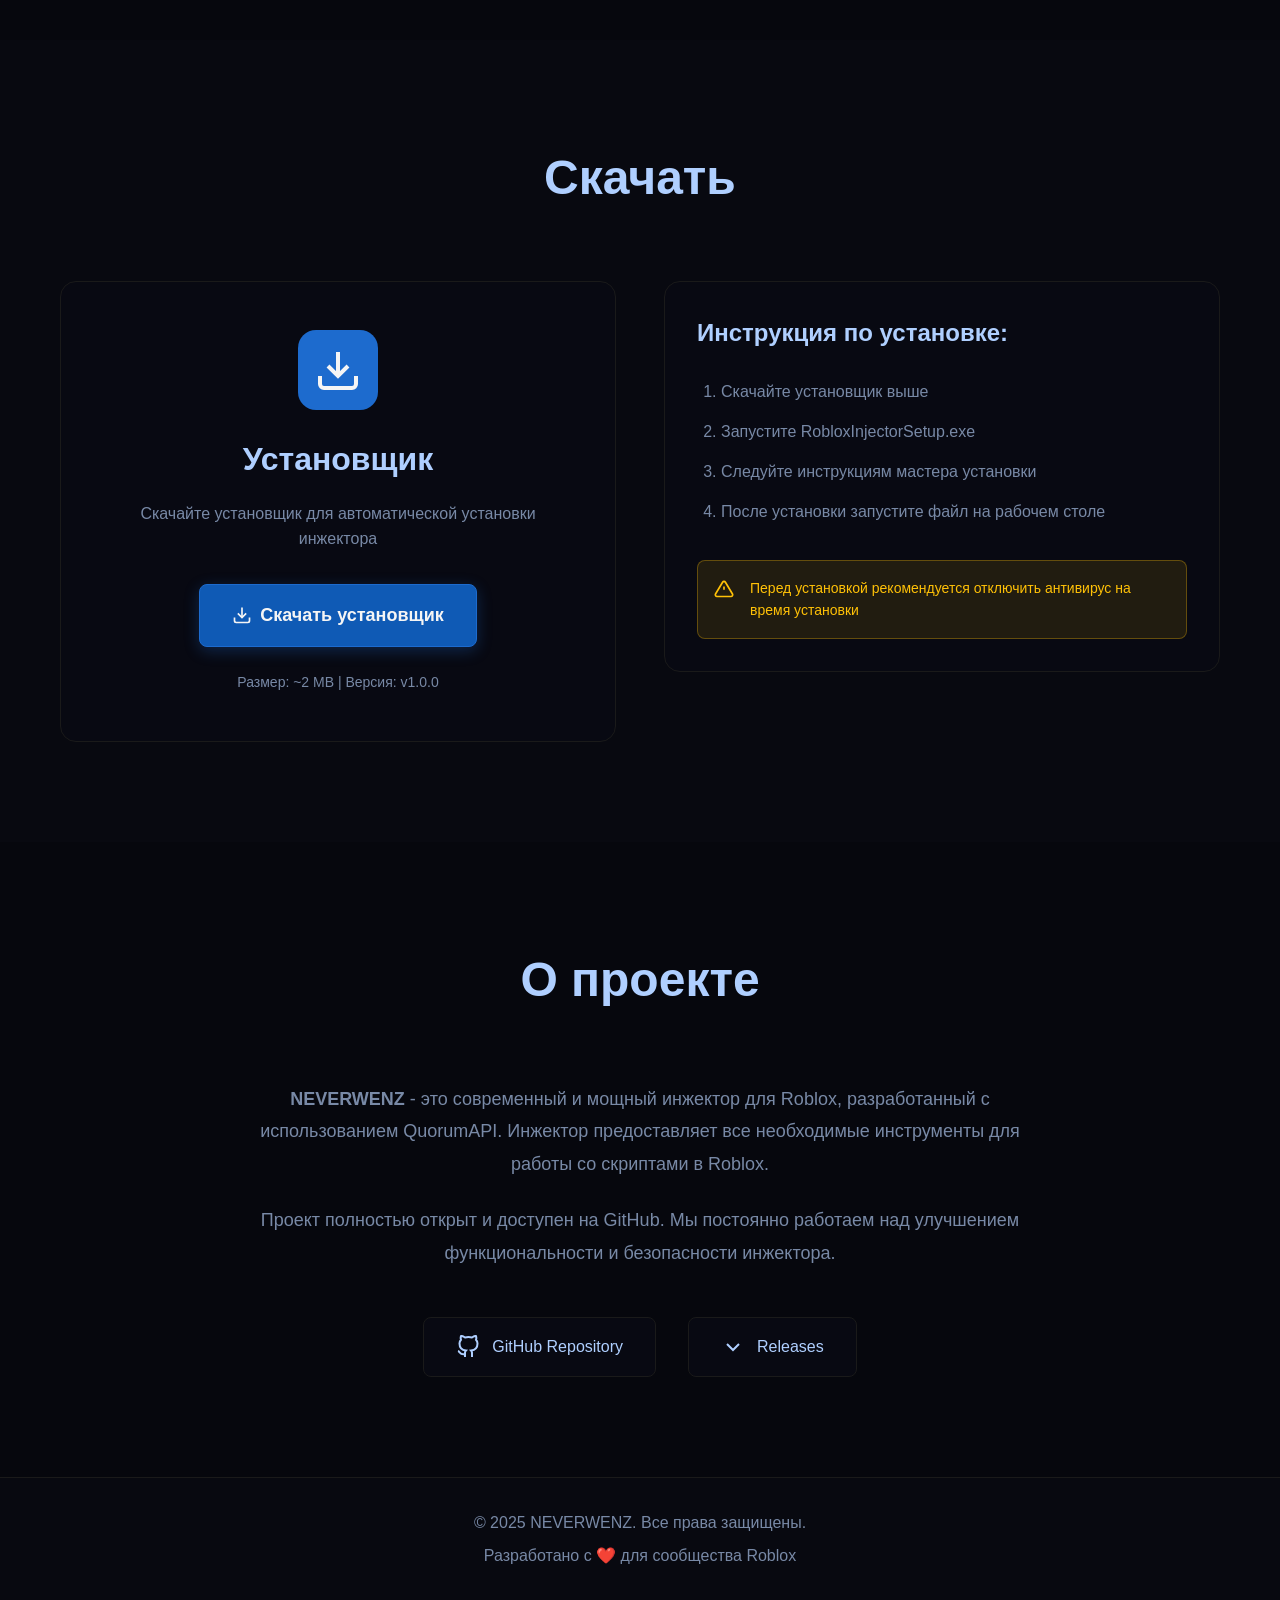
==== commit 7d2235b2: "Update index.html" ====
--- a/index.html
+++ b/index.html
@@ -41,7 +41,7 @@
                     </h1>
                     <p style="font-size: 1.5rem; color: var(--text-secondary); margin-top: 0.5rem;">Roblox Injector</p>
                     <p class="hero-description">
-                        Мощный и современный инжектор для Roblox с поддержкой QuorumAPI
+                        Лучший инжектор на роблокс с открытым исходным кодом
                     </p>
                     <div class="hero-buttons">
                         <a href="#download" class="btn btn-primary">
@@ -245,3 +245,4 @@
 </body>
 </html>
 
+
--- a/styles.css
+++ b/styles.css
@@ -5,20 +5,24 @@
 }
 
 :root {
-    --bg-primary: #0a0b0f;
-    --bg-secondary: #0f1117;
-    --bg-card: #151821;
-    --accent-primary: #22a3ff;
-    --accent-secondary: #7c3aed;
-    --text-primary: #ffffff;
-    --text-secondary: #a0a0a0;
-    --border-color: #1f2329;
-    --gradient-1: linear-gradient(135deg, #22a3ff 0%, #7c3aed 100%);
-    --gradient-2: linear-gradient(135deg, #7c3aed 0%, #22a3ff 100%);
+    --bg-primary: #06070d;
+    --bg-secondary: #080910;
+    --bg-card: #080912;
+    --bg-panel: #141414;
+    --accent-primary: #1d6bce;
+    --accent-secondary: #22a2ff;
+    --accent-button: #0f5ab5;
+    --text-primary: #afcfff;
+    --text-secondary: #7889a6;
+    --text-white: #f5f5f5;
+    --border-color: #1a1a1a;
+    --gradient-1: linear-gradient(135deg, #1d6bce 0%, #22a2ff 100%);
+    --gradient-2: linear-gradient(135deg, #22a2ff 0%, #1d6bce 100%);
+    --gradient-text: linear-gradient(135deg, #afcfff 0%, #22a2ff 50%, #afcfff 100%);
 }
 
 body {
-    font-family: 'Inter', -apple-system, BlinkMacSystemFont, 'Segoe UI', sans-serif;
+    font-family: 'Segoe UI', -apple-system, BlinkMacSystemFont, sans-serif;
     background: var(--bg-primary);
     color: var(--text-primary);
     line-height: 1.6;
@@ -95,7 +99,7 @@
     top: 0;
     left: 0;
     right: 0;
-    background: rgba(10, 11, 15, 0.8);
+    background: rgba(6, 7, 13, 0.95);
     backdrop-filter: blur(20px);
     border-bottom: 1px solid var(--border-color);
     z-index: 1000;
@@ -112,12 +116,52 @@
     display: flex;
     align-items: center;
     gap: 10px;
-    font-size: 1.5rem;
-    font-weight: 700;
-    background: var(--gradient-1);
+}
+
+.logo-text {
+    font-size: 1.75rem;
+    font-weight: 900;
+    font-family: 'Segoe UI Black', 'Segoe UI', sans-serif;
+    color: transparent;
+    background: var(--gradient-text);
+    background-size: 200% auto;
     -webkit-background-clip: text;
     -webkit-text-fill-color: transparent;
     background-clip: text;
+    animation: shimmer-text 3s linear infinite;
+    position: relative;
+    display: inline-block;
+    overflow: hidden;
+}
+
+.logo-text::before {
+    content: '';
+    position: absolute;
+    top: 0;
+    left: -100%;
+    width: 100%;
+    height: 100%;
+    background: linear-gradient(90deg, transparent, rgba(255, 255, 255, 0.6), transparent);
+    animation: shine-sweep 2.5s infinite;
+    pointer-events: none;
+}
+
+@keyframes shimmer-text {
+    0% {
+        background-position: 0% center;
+    }
+    100% {
+        background-position: 200% center;
+    }
+}
+
+@keyframes shine-sweep {
+    0% {
+        left: -100%;
+    }
+    100% {
+        left: 100%;
+    }
 }
 
 .status-dot {
@@ -183,31 +227,36 @@
 
 .hero-title {
     font-size: 4rem;
-    font-weight: 700;
+    font-weight: 900;
+    font-family: 'Segoe UI Black', 'Segoe UI', sans-serif;
     margin-bottom: 1.5rem;
     line-height: 1.2;
 }
 
 .gradient-text {
-    background: var(--gradient-1);
+    color: transparent;
+    background: var(--gradient-text);
+    background-size: 200% auto;
     -webkit-background-clip: text;
     -webkit-text-fill-color: transparent;
     background-clip: text;
     position: relative;
     display: inline-block;
-}
-
-.gradient-text::after {
+    animation: shimmer-text 3s linear infinite;
+    overflow: hidden;
+}
+
+.gradient-text::before {
     content: '';
     position: absolute;
     top: 0;
-    left: 0;
-    right: 0;
-    bottom: 0;
-    background: var(--gradient-1);
-    filter: blur(20px);
-    opacity: 0.5;
-    z-index: -1;
+    left: -100%;
+    width: 100%;
+    height: 100%;
+    background: linear-gradient(90deg, transparent, rgba(255, 255, 255, 0.6), transparent);
+    animation: shine-sweep 2.5s infinite;
+    pointer-events: none;
+    z-index: 1;
 }
 
 .hero-description {
@@ -238,14 +287,17 @@
 }
 
 .btn-primary {
-    background: var(--gradient-1);
-    color: white;
-    box-shadow: 0 4px 15px rgba(34, 163, 255, 0.3);
+    background: var(--accent-button);
+    color: var(--text-white);
+    box-shadow: 0 4px 15px rgba(29, 107, 206, 0.3);
+    border: 1px solid var(--accent-primary);
 }
 
 .btn-primary:hover {
+    background: var(--accent-primary);
+    border-color: var(--accent-secondary);
     transform: translateY(-2px);
-    box-shadow: 0 6px 20px rgba(34, 163, 255, 0.4);
+    box-shadow: 0 6px 20px rgba(29, 107, 206, 0.4);
 }
 
 .btn-secondary {
@@ -278,10 +330,7 @@
 .stat-value {
     font-size: 2.5rem;
     font-weight: 700;
-    background: var(--gradient-1);
-    -webkit-background-clip: text;
-    -webkit-text-fill-color: transparent;
-    background-clip: text;
+    color: var(--accent-secondary);
     margin-bottom: 0.5rem;
 }
 
@@ -300,10 +349,7 @@
     font-weight: 700;
     text-align: center;
     margin-bottom: 4rem;
-    background: var(--gradient-1);
-    -webkit-background-clip: text;
-    -webkit-text-fill-color: transparent;
-    background-clip: text;
+    color: var(--text-primary);
 }
 
 /* Features */
@@ -316,7 +362,7 @@
 .feature-card {
     background: var(--bg-card);
     border: 1px solid var(--border-color);
-    border-radius: 16px;
+    border-radius: 18px;
     padding: 2rem;
     transition: all 0.3s;
 }
@@ -324,19 +370,20 @@
 .feature-card:hover {
     transform: translateY(-5px);
     border-color: var(--accent-primary);
-    box-shadow: 0 10px 30px rgba(34, 163, 255, 0.1);
+    box-shadow: 0 10px 30px rgba(29, 107, 206, 0.2);
+    background: var(--bg-secondary);
 }
 
 .feature-icon {
     width: 64px;
     height: 64px;
-    background: var(--gradient-1);
-    border-radius: 12px;
+    background: var(--accent-primary);
+    border-radius: 14px;
     display: flex;
     align-items: center;
     justify-content: center;
     margin-bottom: 1.5rem;
-    color: white;
+    color: var(--text-white);
 }
 
 .feature-title {
@@ -373,13 +420,13 @@
 .download-icon {
     width: 80px;
     height: 80px;
-    background: var(--gradient-1);
-    border-radius: 16px;
+    background: var(--accent-primary);
+    border-radius: 18px;
     display: flex;
     align-items: center;
     justify-content: center;
     margin: 0 auto 1.5rem;
-    color: white;
+    color: var(--text-white);
 }
 
 .download-title {
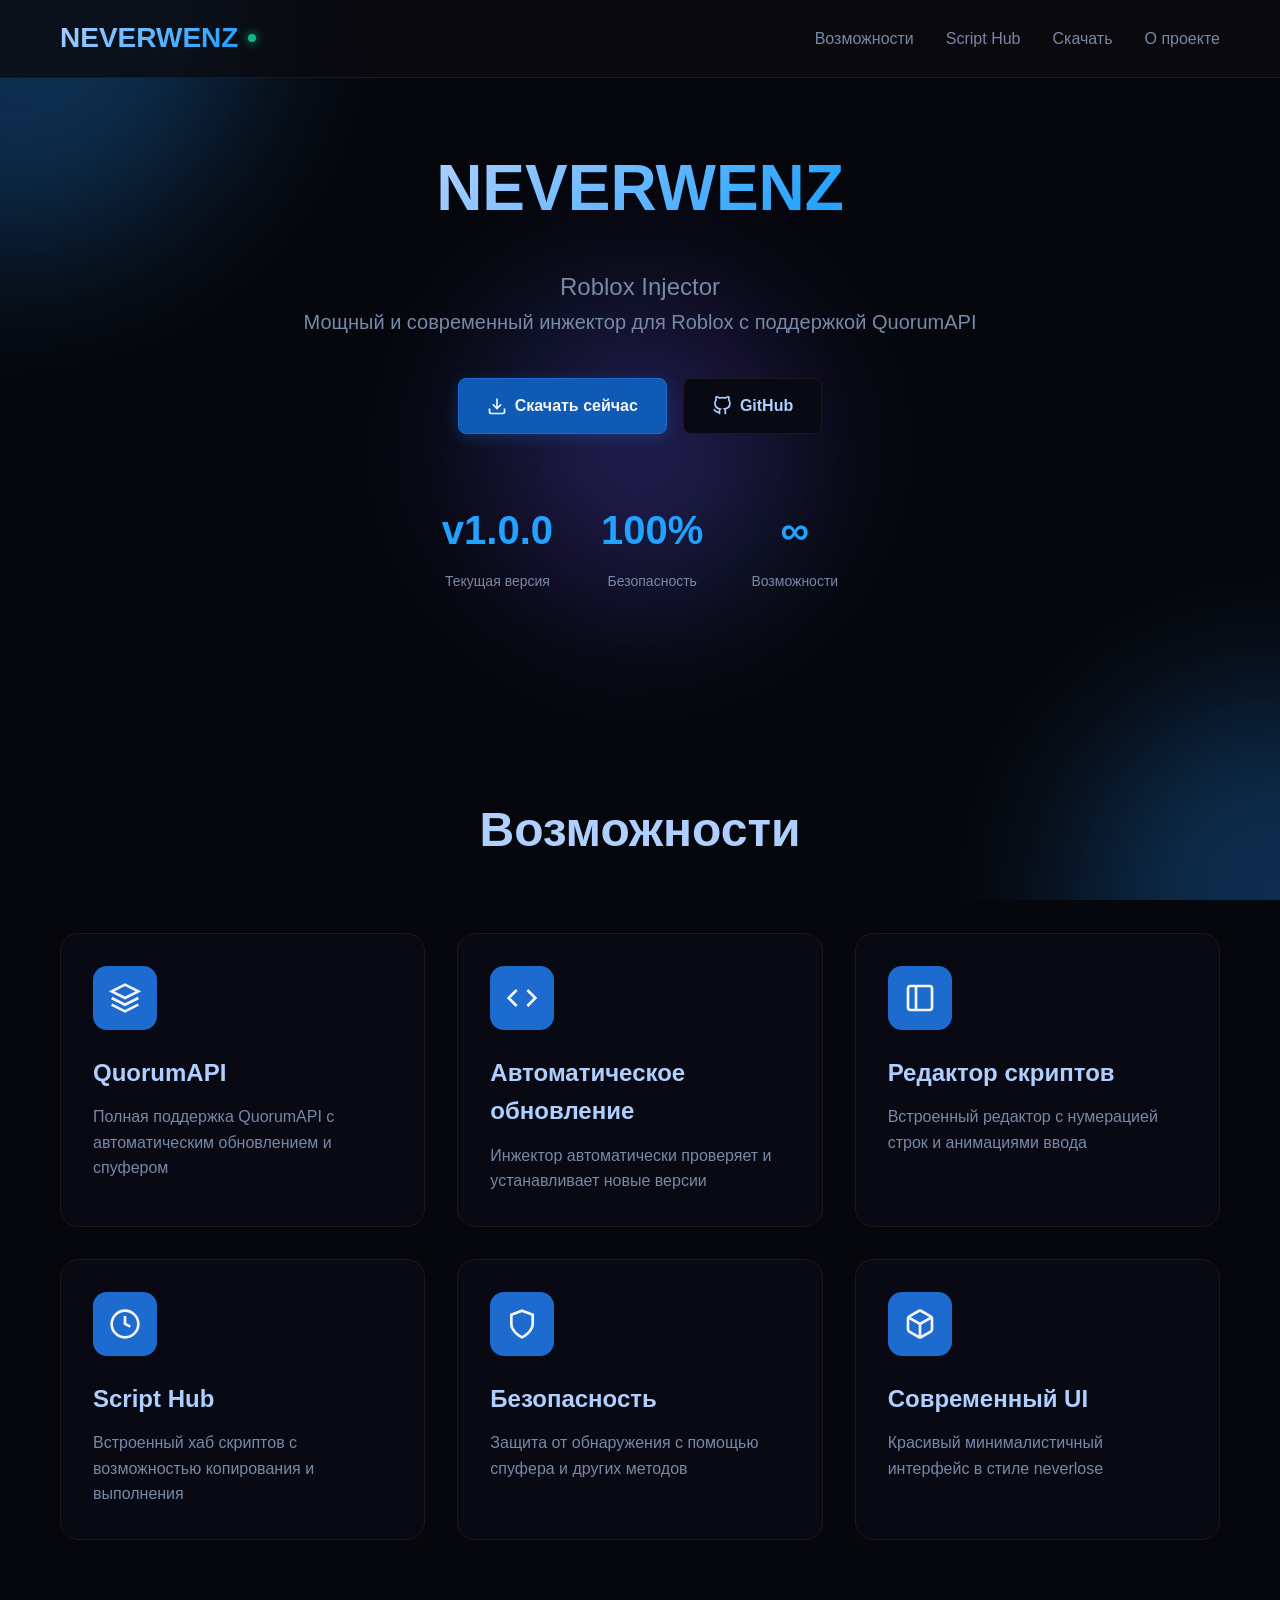
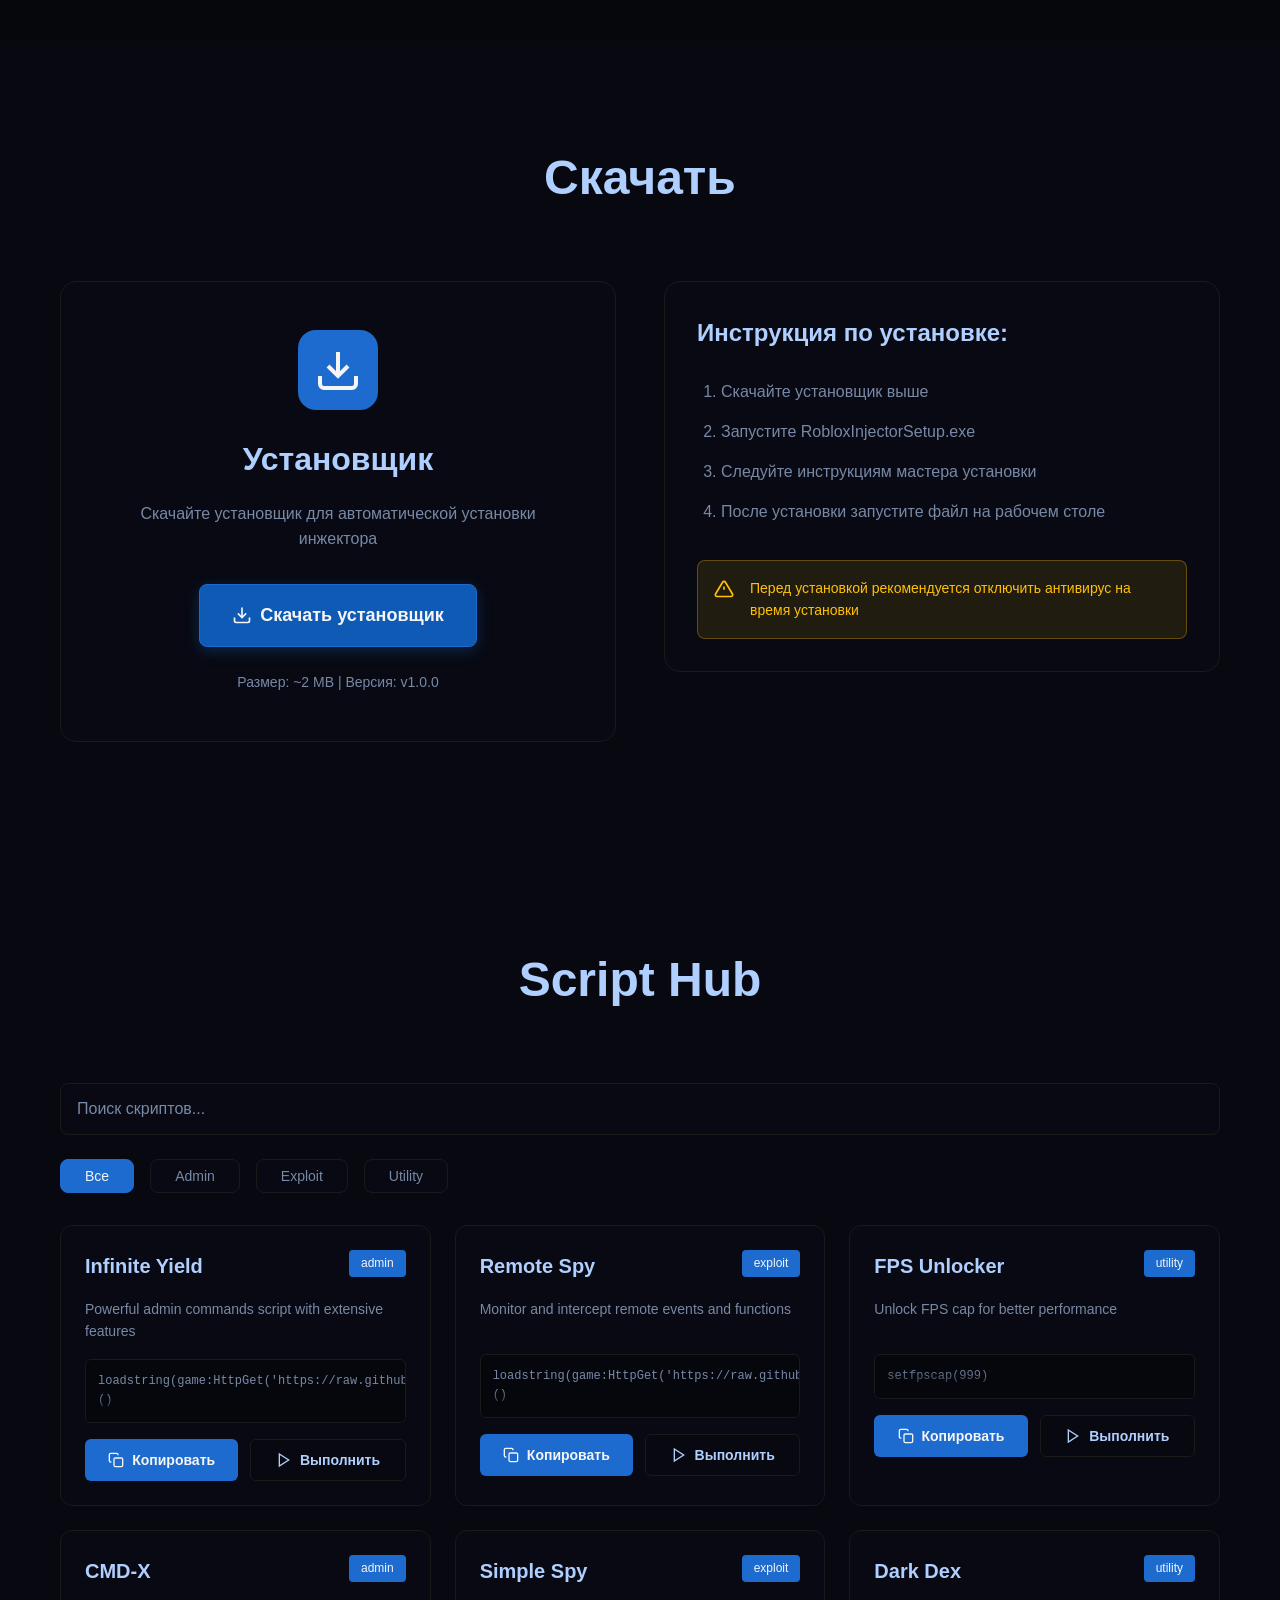
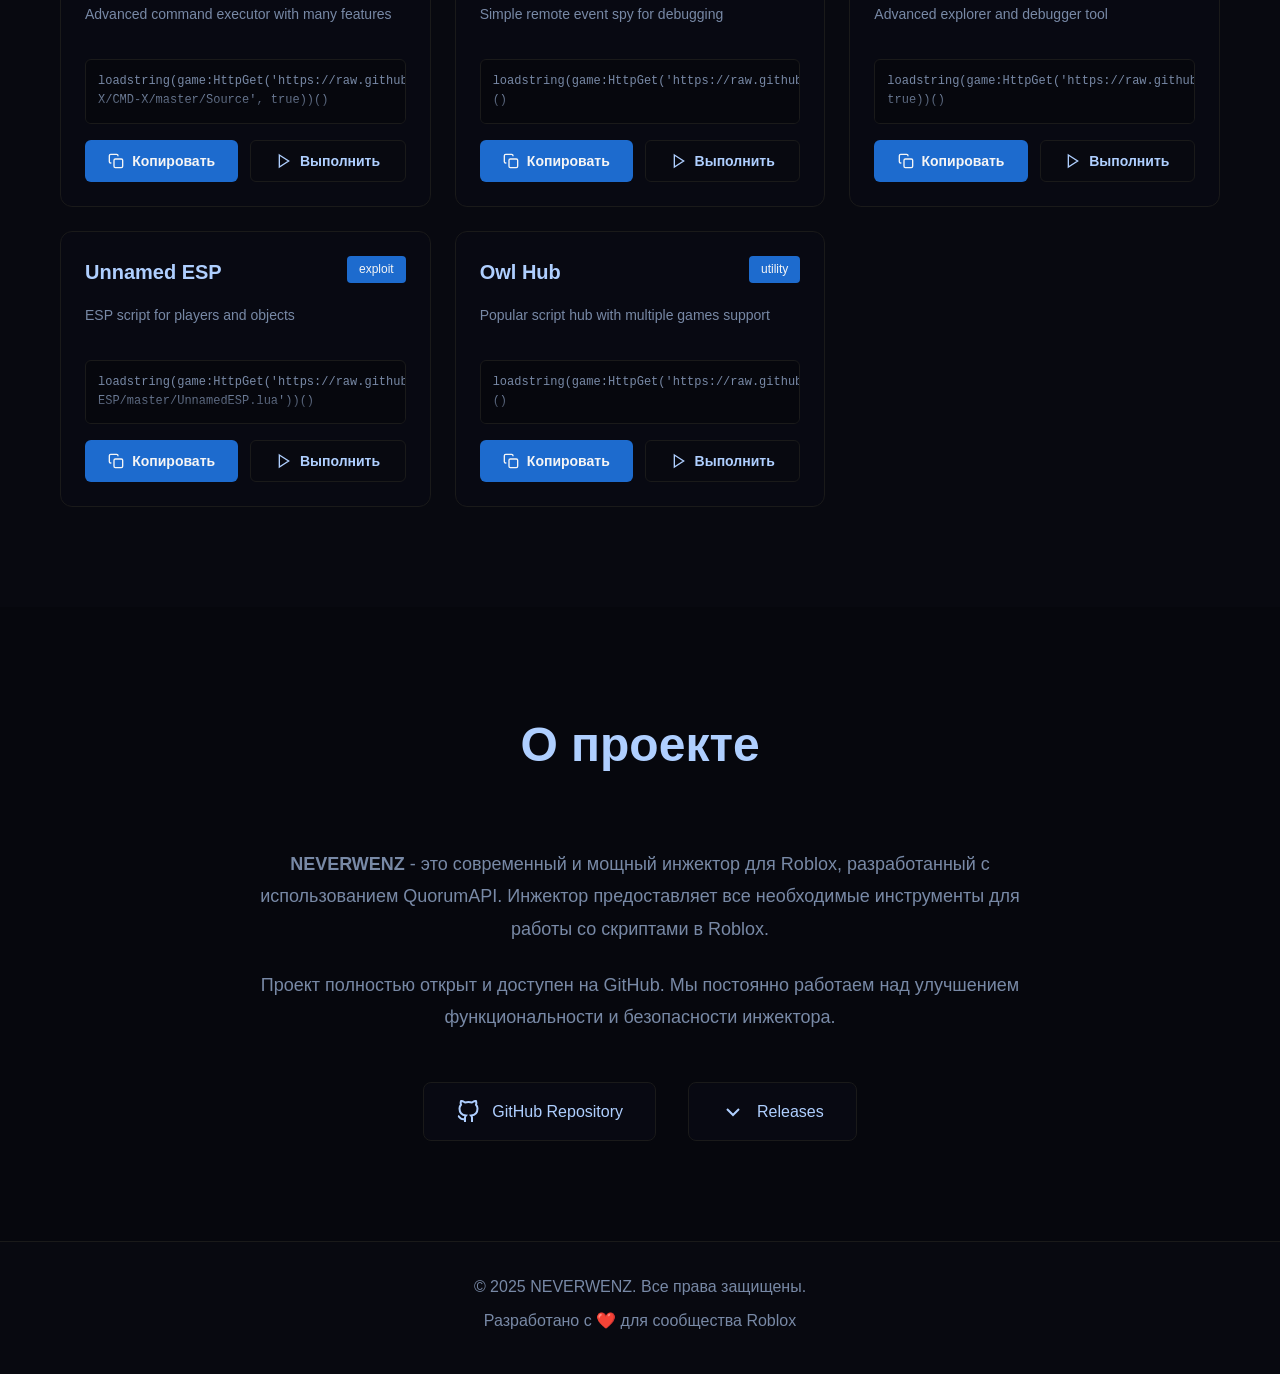
==== commit 3be31b2a: "Add files via upload" ====
--- a/index.html
+++ b/index.html
@@ -25,6 +25,7 @@
                 </div>
                 <div class="nav-links">
                     <a href="#features">Возможности</a>
+                    <a href="#script-hub">Script Hub</a>
                     <a href="#download">Скачать</a>
                     <a href="#about">О проекте</a>
                 </div>
@@ -41,7 +42,7 @@
                     </h1>
                     <p style="font-size: 1.5rem; color: var(--text-secondary); margin-top: 0.5rem;">Roblox Injector</p>
                     <p class="hero-description">
-                        Лучший инжектор на роблокс с открытым исходным кодом
+                        Мощный и современный инжектор для Roblox с поддержкой QuorumAPI
                     </p>
                     <div class="hero-buttons">
                         <a href="#download" class="btn btn-primary">
@@ -193,6 +194,26 @@
                             </svg>
                             <p>Перед установкой рекомендуется отключить антивирус на время установки</p>
                         </div>
+                    </div>
+                </div>
+            </div>
+        </section>
+
+        <section id="script-hub" class="script-hub">
+            <div class="container">
+                <h2 class="section-title">Script Hub</h2>
+                <div class="script-hub-content">
+                    <div class="script-hub-filters">
+                        <input type="text" id="scriptSearch" placeholder="Поиск скриптов..." class="script-search">
+                        <div class="script-categories">
+                            <button class="category-btn active" data-category="all">Все</button>
+                            <button class="category-btn" data-category="admin">Admin</button>
+                            <button class="category-btn" data-category="exploit">Exploit</button>
+                            <button class="category-btn" data-category="utility">Utility</button>
+                        </div>
+                    </div>
+                    <div id="scriptsContainer" class="scripts-grid">
+                        <div class="script-loading">Загрузка скриптов...</div>
                     </div>
                 </div>
             </div>
@@ -245,4 +266,3 @@
 </body>
 </html>
 
-
--- a/styles.css
+++ b/styles.css
@@ -490,6 +490,208 @@
     font-size: 0.875rem;
 }
 
+/* Script Hub */
+.script-hub {
+    background: var(--bg-secondary);
+}
+
+.script-hub-content {
+    max-width: 1200px;
+    margin: 0 auto;
+}
+
+.script-hub-filters {
+    margin-bottom: 2rem;
+}
+
+.script-search {
+    width: 100%;
+    padding: 1rem;
+    background: var(--bg-card);
+    border: 1px solid var(--border-color);
+    border-radius: 8px;
+    color: var(--text-primary);
+    font-size: 1rem;
+    margin-bottom: 1.5rem;
+    transition: all 0.3s;
+}
+
+.script-search:focus {
+    outline: none;
+    border-color: var(--accent-primary);
+    box-shadow: 0 0 0 3px rgba(29, 107, 206, 0.1);
+}
+
+.script-search::placeholder {
+    color: var(--text-secondary);
+}
+
+.script-categories {
+    display: flex;
+    gap: 1rem;
+    flex-wrap: wrap;
+}
+
+.category-btn {
+    padding: 0.5rem 1.5rem;
+    background: var(--bg-card);
+    border: 1px solid var(--border-color);
+    border-radius: 8px;
+    color: var(--text-secondary);
+    font-size: 0.875rem;
+    font-weight: 500;
+    cursor: pointer;
+    transition: all 0.3s;
+}
+
+.category-btn:hover {
+    border-color: var(--accent-primary);
+    color: var(--text-primary);
+}
+
+.category-btn.active {
+    background: var(--accent-primary);
+    border-color: var(--accent-primary);
+    color: var(--text-white);
+}
+
+.scripts-grid {
+    display: grid;
+    grid-template-columns: repeat(auto-fill, minmax(320px, 1fr));
+    gap: 1.5rem;
+}
+
+.script-card {
+    background: var(--bg-card);
+    border: 1px solid var(--border-color);
+    border-radius: 12px;
+    padding: 1.5rem;
+    transition: all 0.3s;
+    position: relative;
+}
+
+.script-card:hover {
+    transform: translateY(-5px);
+    border-color: var(--accent-primary);
+    box-shadow: 0 10px 30px rgba(29, 107, 206, 0.15);
+}
+
+.script-card-header {
+    display: flex;
+    justify-content: space-between;
+    align-items: start;
+    margin-bottom: 1rem;
+}
+
+.script-name {
+    font-size: 1.25rem;
+    font-weight: 600;
+    color: var(--text-primary);
+    margin: 0;
+    flex: 1;
+}
+
+.script-category {
+    padding: 0.25rem 0.75rem;
+    background: var(--accent-primary);
+    border-radius: 4px;
+    font-size: 0.75rem;
+    color: var(--text-white);
+    font-weight: 500;
+}
+
+.script-description {
+    color: var(--text-secondary);
+    font-size: 0.875rem;
+    line-height: 1.6;
+    margin-bottom: 1rem;
+    min-height: 40px;
+}
+
+.script-preview {
+    background: var(--bg-primary);
+    border: 1px solid var(--border-color);
+    border-radius: 6px;
+    padding: 0.75rem;
+    margin-bottom: 1rem;
+    font-family: 'Consolas', 'Courier New', monospace;
+    font-size: 0.75rem;
+    color: var(--text-secondary);
+    max-height: 80px;
+    overflow: hidden;
+    position: relative;
+}
+
+.script-preview::after {
+    content: '';
+    position: absolute;
+    bottom: 0;
+    left: 0;
+    right: 0;
+    height: 30px;
+    background: linear-gradient(to top, var(--bg-primary), transparent);
+    pointer-events: none;
+}
+
+.script-actions {
+    display: flex;
+    gap: 0.75rem;
+}
+
+.script-btn {
+    flex: 1;
+    padding: 0.75rem;
+    border: none;
+    border-radius: 6px;
+    font-weight: 600;
+    font-size: 0.875rem;
+    cursor: pointer;
+    transition: all 0.3s;
+    display: flex;
+    align-items: center;
+    justify-content: center;
+    gap: 0.5rem;
+}
+
+.script-btn-copy {
+    background: var(--accent-primary);
+    color: var(--text-white);
+}
+
+.script-btn-copy:hover {
+    background: var(--accent-secondary);
+    transform: translateY(-2px);
+}
+
+.script-btn-execute {
+    background: var(--bg-secondary);
+    color: var(--text-primary);
+    border: 1px solid var(--border-color);
+}
+
+.script-btn-execute:hover {
+    border-color: var(--accent-primary);
+    background: var(--bg-card);
+}
+
+.script-loading {
+    grid-column: 1 / -1;
+    text-align: center;
+    padding: 3rem;
+    color: var(--text-secondary);
+    font-size: 1.125rem;
+}
+
+.script-error {
+    grid-column: 1 / -1;
+    text-align: center;
+    padding: 3rem;
+    color: #dc3545;
+    background: rgba(220, 53, 69, 0.1);
+    border: 1px solid rgba(220, 53, 69, 0.3);
+    border-radius: 8px;
+}
+
 /* About */
 .about-content {
     max-width: 800px;
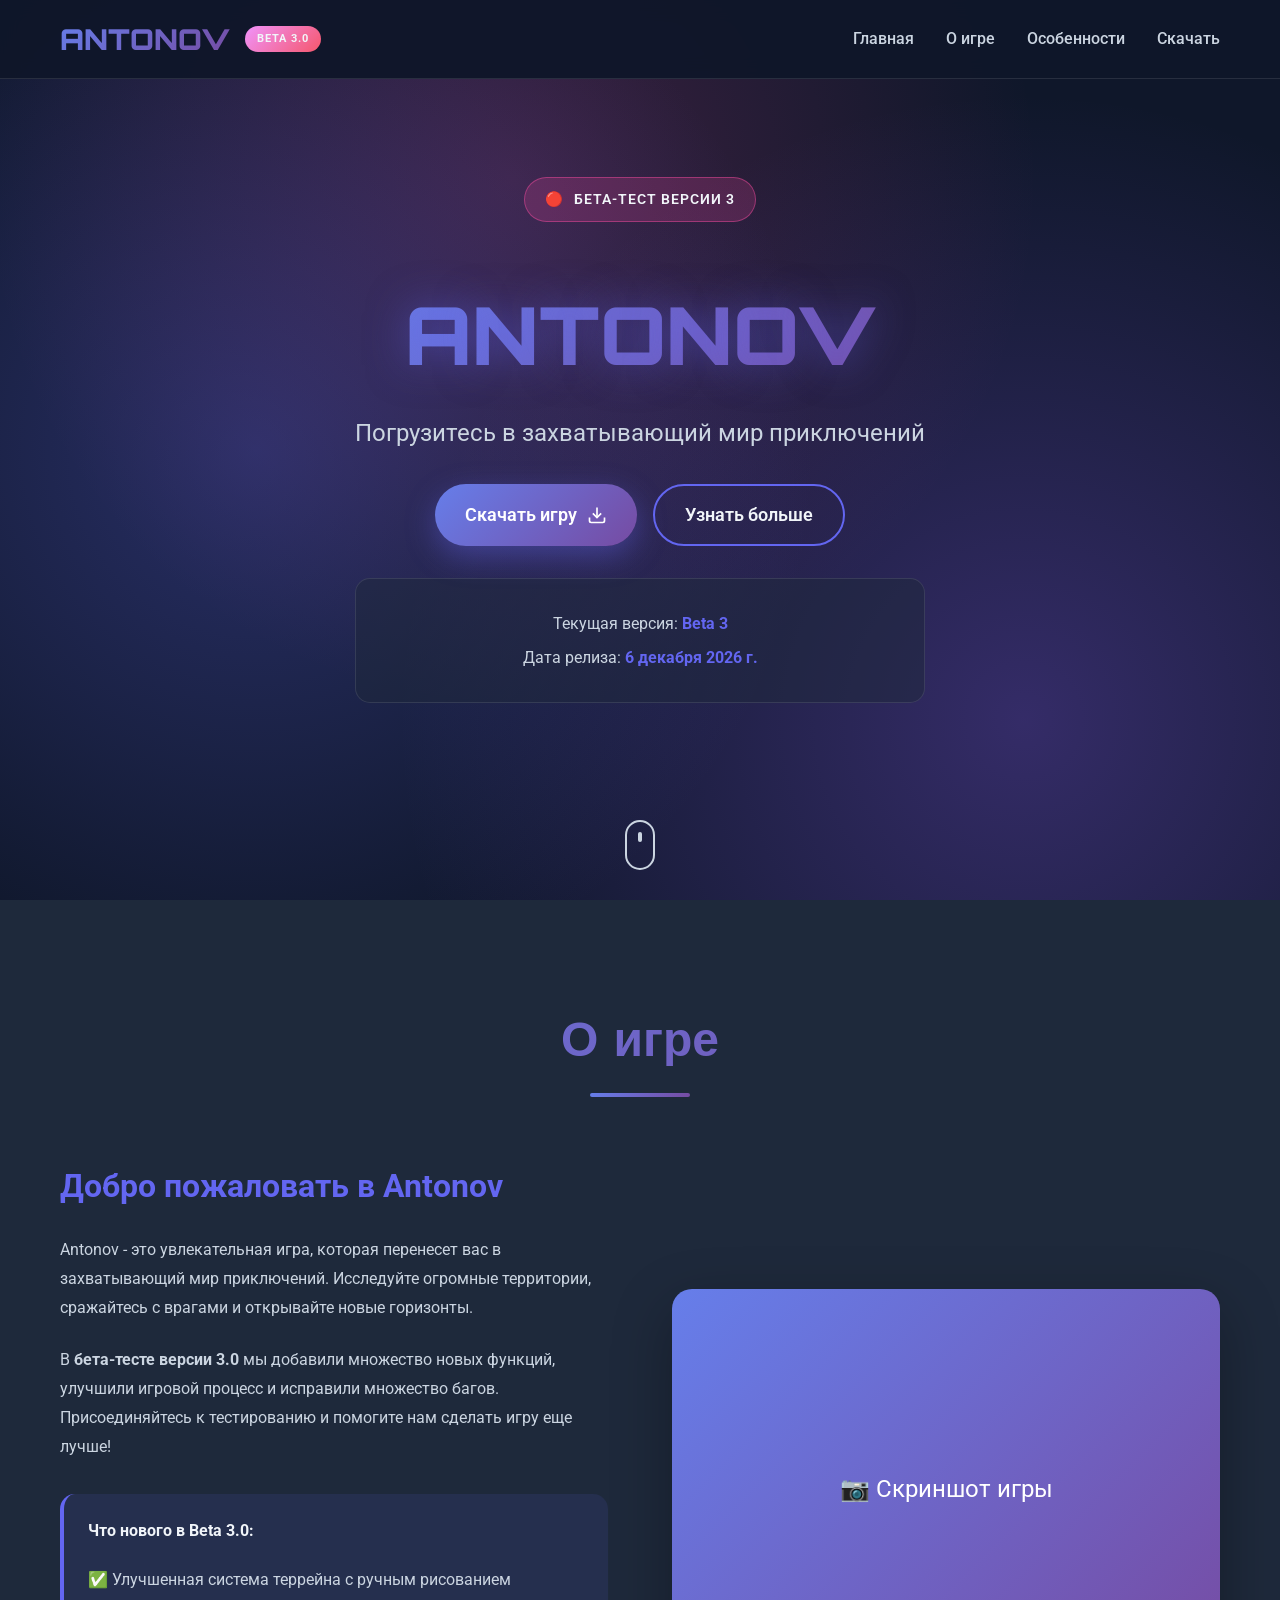
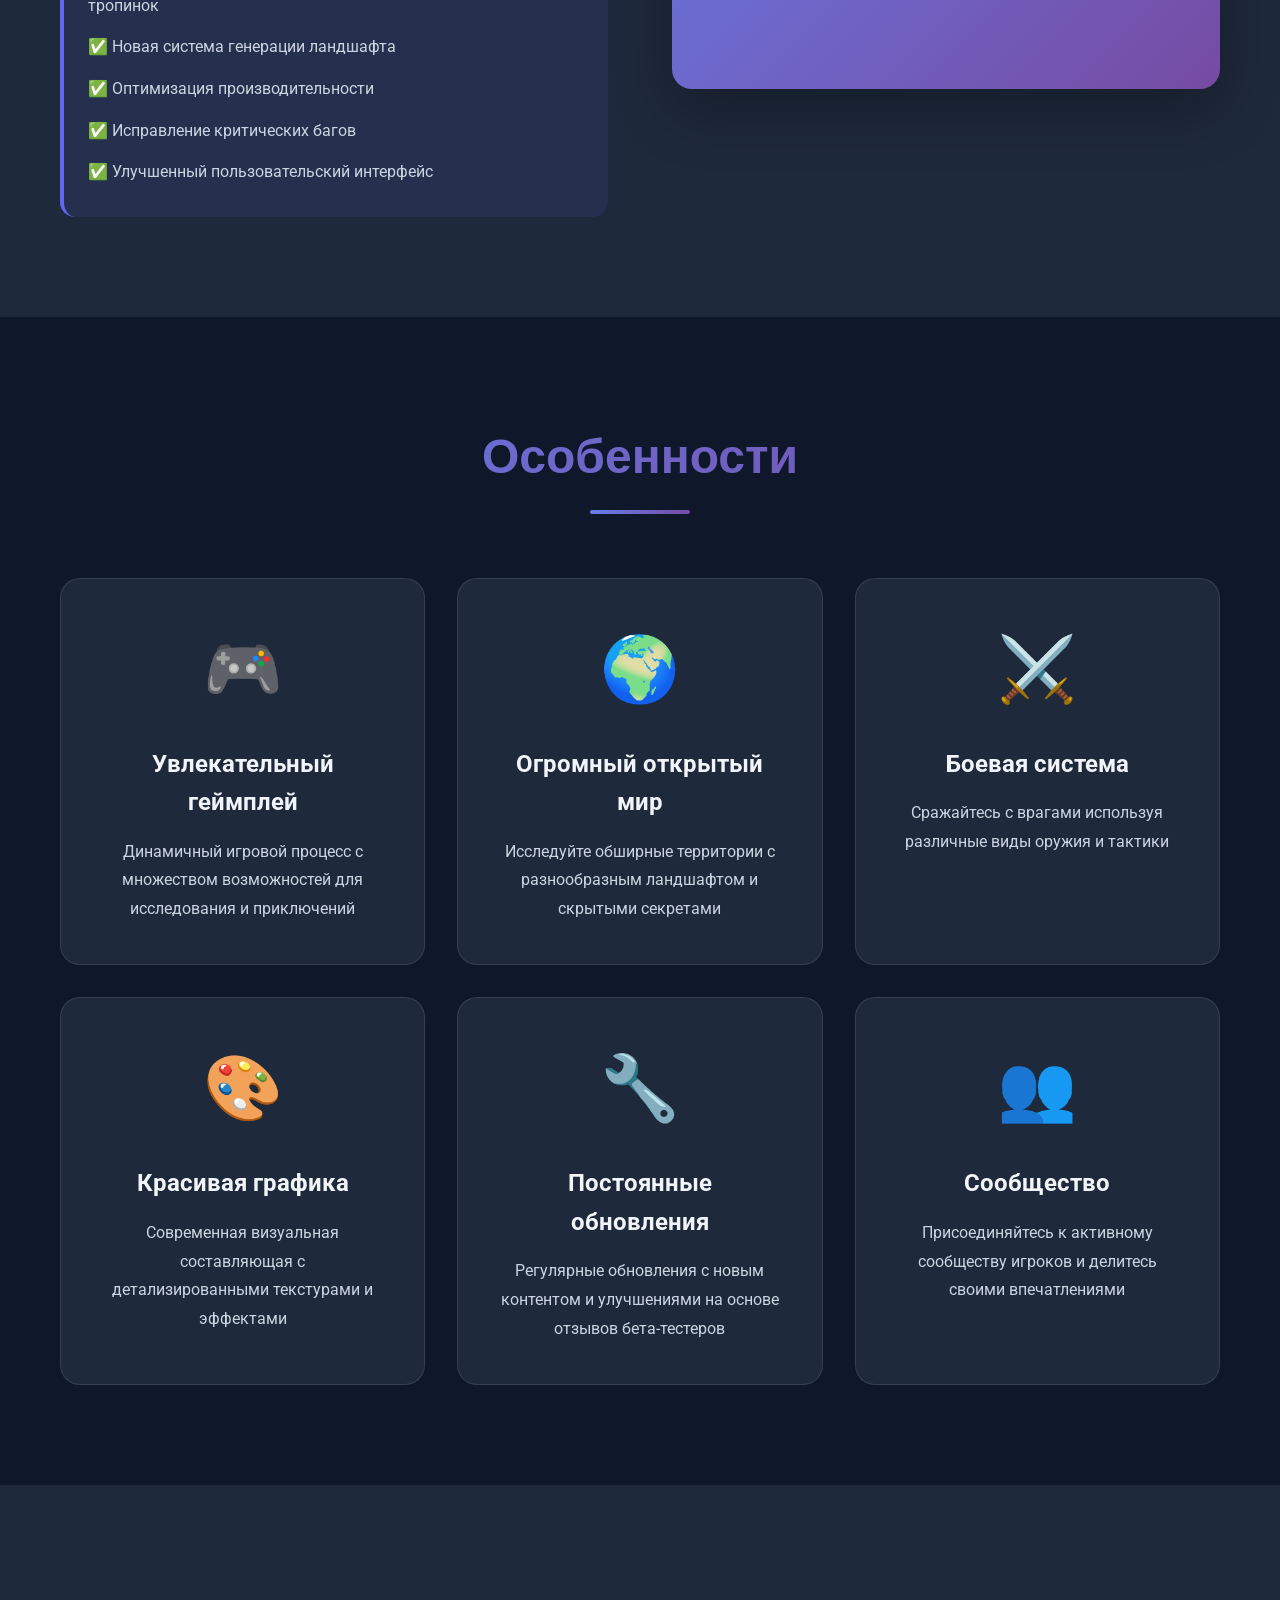
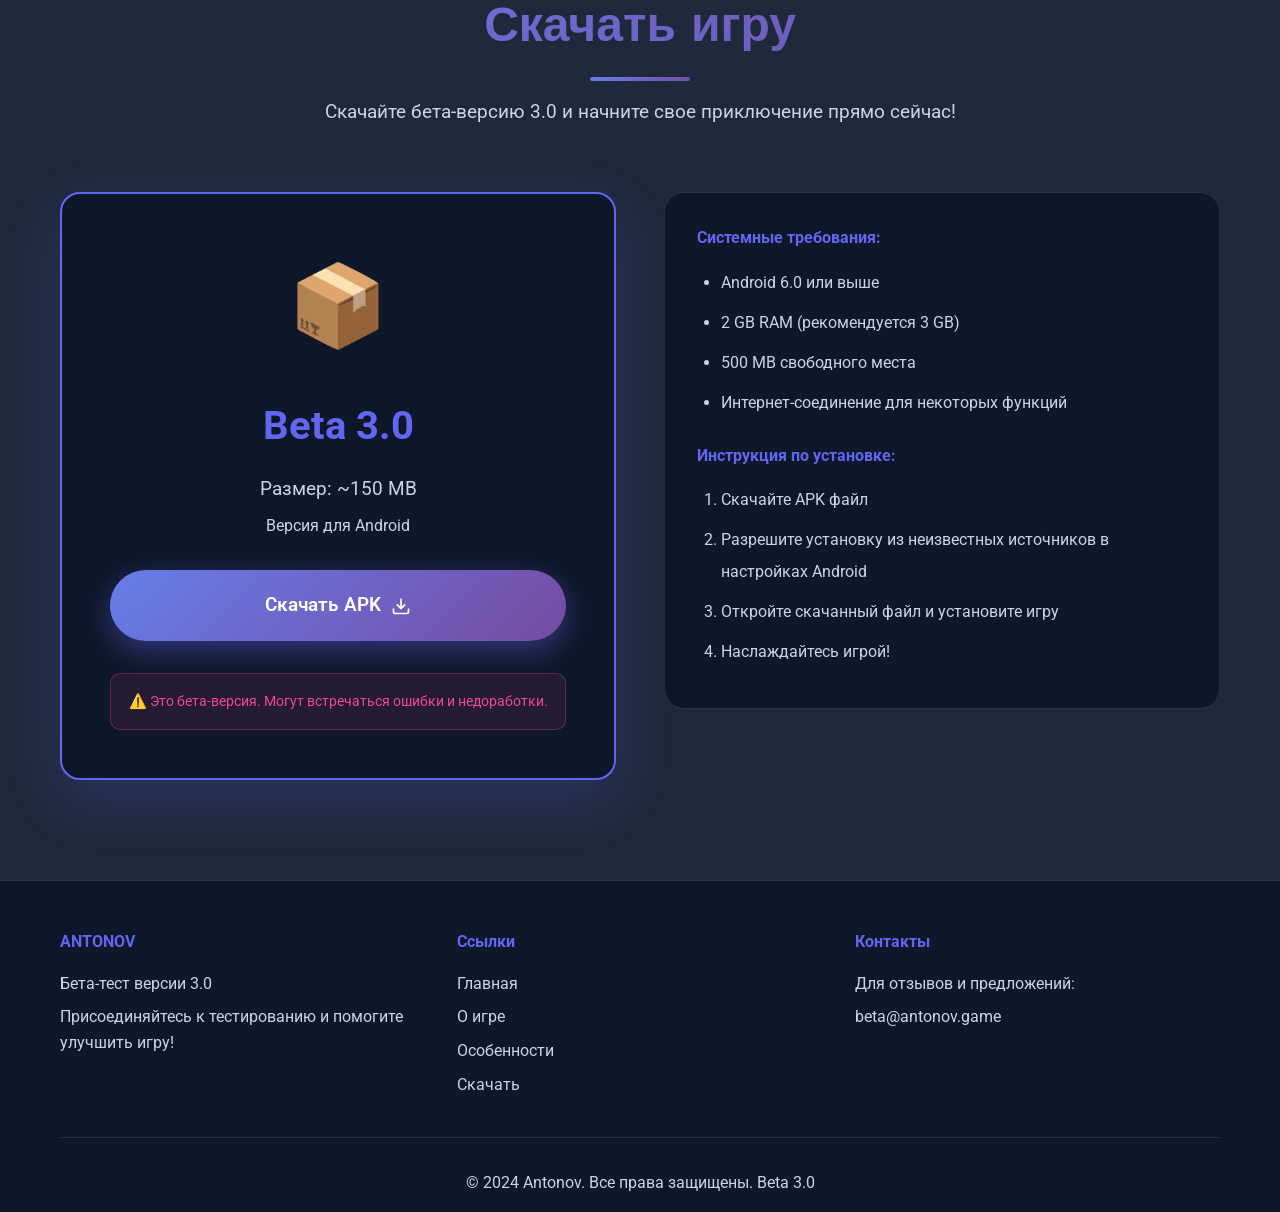
==== commit cf4a2206: "Add files via upload" ====
--- a/index.html
+++ b/index.html
@@ -3,261 +3,220 @@
 <head>
     <meta charset="UTF-8">
     <meta name="viewport" content="width=device-width, initial-scale=1.0">
-    <title>NEVERWENZ - Roblox Injector</title>
-    <link rel="stylesheet" href="styles.css">
+    <title>Antonov - Бета-тест 3.0</title>
+    <link rel="stylesheet" href="style.css">
     <link rel="preconnect" href="https://fonts.googleapis.com">
     <link rel="preconnect" href="https://fonts.gstatic.com" crossorigin>
-    <link href="https://fonts.googleapis.com/css2?family=Inter:wght@300;400;500;600;700&display=swap" rel="stylesheet">
+    <link href="https://fonts.googleapis.com/css2?family=Orbitron:wght@400;700;900&family=Roboto:wght@300;400;500;700&display=swap" rel="stylesheet">
 </head>
 <body>
-    <div class="background">
-        <div class="gradient-orb orb-1"></div>
-        <div class="gradient-orb orb-2"></div>
-        <div class="gradient-orb orb-3"></div>
-    </div>
-
+    <!-- Навигация -->
     <nav class="navbar">
         <div class="container">
-            <div class="nav-content">
-                <div class="logo">
-                    <span class="logo-text">NEVERWENZ</span>
-                    <span class="status-dot"></span>
-                </div>
-                <div class="nav-links">
-                    <a href="#features">Возможности</a>
-                    <a href="#script-hub">Script Hub</a>
-                    <a href="#download">Скачать</a>
-                    <a href="#about">О проекте</a>
-                </div>
+            <div class="nav-brand">
+                <h1>ANTONOV</h1>
+                <span class="beta-badge">BETA 3.0</span>
+            </div>
+            <ul class="nav-menu">
+                <li><a href="#home">Главная</a></li>
+                <li><a href="#about">О игре</a></li>
+                <li><a href="#features">Особенности</a></li>
+                <li><a href="#download">Скачать</a></li>
+            </ul>
+            <div class="hamburger">
+                <span></span>
+                <span></span>
+                <span></span>
             </div>
         </div>
     </nav>
 
-    <main>
-        <section class="hero">
-            <div class="container">
-                <div class="hero-content">
-                    <h1 class="hero-title">
-                        <span class="gradient-text">NEVERWENZ</span>
-                    </h1>
-                    <p style="font-size: 1.5rem; color: var(--text-secondary); margin-top: 0.5rem;">Roblox Injector</p>
-                    <p class="hero-description">
-                        Мощный и современный инжектор для Roblox с поддержкой QuorumAPI
+    <!-- Главный экран -->
+    <section id="home" class="hero">
+        <div class="hero-background"></div>
+        <div class="container">
+            <div class="hero-content">
+                <div class="beta-notice">
+                    <span class="pulse">🔴</span>
+                    <span>БЕТА-ТЕСТ ВЕРСИИ 3</span>
+                </div>
+                <h1 class="hero-title">ANTONOV</h1>
+                <p class="hero-subtitle">Погрузитесь в захватывающий мир приключений</p>
+                <div class="hero-buttons">
+                    <a href="#download" class="btn btn-primary">
+                        <span>Скачать игру</span>
+                        <svg width="20" height="20" viewBox="0 0 24 24" fill="none" stroke="currentColor" stroke-width="2">
+                            <path d="M21 15v4a2 2 0 0 1-2 2H5a2 2 0 0 1-2-2v-4"></path>
+                            <polyline points="7 10 12 15 17 10"></polyline>
+                            <line x1="12" y1="15" x2="12" y2="3"></line>
+                        </svg>
+                    </a>
+                    <a href="#about" class="btn btn-secondary">Узнать больше</a>
+                </div>
+                <div class="version-info">
+                    <p>Текущая версия: <strong>Beta 3</strong></p>
+                    <p>Дата релиза: <strong id="release-date">01.01.2026</strong></p>
+                </div>
+            </div>
+        </div>
+        <div class="scroll-indicator">
+            <div class="mouse"></div>
+        </div>
+    </section>
+
+    <!-- О игре -->
+    <section id="about" class="about">
+        <div class="container">
+            <div class="section-header">
+                <h2>О игре</h2>
+                <div class="section-divider"></div>
+            </div>
+            <div class="about-content">
+                <div class="about-text">
+                    <h3>Добро пожаловать в Antonov</h3>
+                    <p>
+                        Antonov - это увлекательная игра, которая перенесет вас в захватывающий мир приключений. 
+                        Исследуйте огромные территории, сражайтесь с врагами и открывайте новые горизонты.
                     </p>
-                    <div class="hero-buttons">
-                        <a href="#download" class="btn btn-primary">
-                            <svg width="20" height="20" viewBox="0 0 24 24" fill="none" stroke="currentColor" stroke-width="2">
-                                <path d="M21 15v4a2 2 0 0 1-2 2H5a2 2 0 0 1-2-2v-4"></path>
-                                <polyline points="7 10 12 15 17 10"></polyline>
-                                <line x1="12" y1="15" x2="12" y2="3"></line>
-                            </svg>
-                            Скачать сейчас
-                        </a>
-                        <a href="https://github.com/CAPYBERA099/WenzInjector-ROBLOX" target="_blank" class="btn btn-secondary">
-                            <svg width="20" height="20" viewBox="0 0 24 24" fill="none" stroke="currentColor" stroke-width="2">
-                                <path d="M9 19c-5 1.5-5-2.5-7-3m14 6v-3.87a3.37 3.37 0 0 0-.94-2.61c3.14-.35 6.44-1.54 6.44-7A5.44 5.44 0 0 0 20 4.77 5.07 5.07 0 0 0 19.91 1S18.73.65 16 2.48a13.38 13.38 0 0 0-7 0C6.27.65 5.09 1 5.09 1A5.07 5.07 0 0 0 5 4.77a5.44 5.44 0 0 0-1.5 3.78c0 5.42 3.3 6.61 6.44 7A3.37 3.37 0 0 0 9 18.13V22"></path>
-                            </svg>
-                            GitHub
-                        </a>
+                    <p>
+                        В <strong>бета-тесте версии 3.0</strong> мы добавили множество новых функций, улучшили 
+                        игровой процесс и исправили множество багов. Присоединяйтесь к тестированию и помогите 
+                        нам сделать игру еще лучше!
+                    </p>
+                    <div class="beta-features">
+                        <h4>Что нового в Beta 3.0:</h4>
+                        <ul>
+                            <li>✅ Улучшенная система террейна с ручным рисованием тропинок</li>
+                            <li>✅ Новая система генерации ландшафта</li>
+                            <li>✅ Оптимизация производительности</li>
+                            <li>✅ Исправление критических багов</li>
+                            <li>✅ Улучшенный пользовательский интерфейс</li>
+                        </ul>
                     </div>
-                    <div class="hero-stats">
-                        <div class="stat">
-                            <div class="stat-value" id="version">Загрузка...</div>
-                            <div class="stat-label">Текущая версия</div>
-                        </div>
-                        <div class="stat">
-                            <div class="stat-value">100%</div>
-                            <div class="stat-label">Безопасность</div>
-                        </div>
-                        <div class="stat">
-                            <div class="stat-value">∞</div>
-                            <div class="stat-label">Возможности</div>
-                        </div>
+                </div>
+                <div class="about-image">
+                    <div class="image-placeholder">
+                        <span>📷 Скриншот игры</span>
                     </div>
                 </div>
             </div>
-        </section>
-
-        <section id="features" class="features">
-            <div class="container">
-                <h2 class="section-title">Возможности</h2>
-                <div class="features-grid">
-                    <div class="feature-card">
-                        <div class="feature-icon">
-                            <svg width="32" height="32" viewBox="0 0 24 24" fill="none" stroke="currentColor" stroke-width="2">
-                                <path d="M12 2L2 7l10 5 10-5-10-5z"></path>
-                                <path d="M2 17l10 5 10-5"></path>
-                                <path d="M2 12l10 5 10-5"></path>
-                            </svg>
-                        </div>
-                        <h3 class="feature-title">QuorumAPI</h3>
-                        <p class="feature-description">Полная поддержка QuorumAPI с автоматическим обновлением и спуфером</p>
+        </div>
+    </section>
+
+    <!-- Особенности -->
+    <section id="features" class="features">
+        <div class="container">
+            <div class="section-header">
+                <h2>Особенности</h2>
+                <div class="section-divider"></div>
+            </div>
+            <div class="features-grid">
+                <div class="feature-card">
+                    <div class="feature-icon">🎮</div>
+                    <h3>Увлекательный геймплей</h3>
+                    <p>Динамичный игровой процесс с множеством возможностей для исследования и приключений</p>
+                </div>
+                <div class="feature-card">
+                    <div class="feature-icon">🌍</div>
+                    <h3>Огромный открытый мир</h3>
+                    <p>Исследуйте обширные территории с разнообразным ландшафтом и скрытыми секретами</p>
+                </div>
+                <div class="feature-card">
+                    <div class="feature-icon">⚔️</div>
+                    <h3>Боевая система</h3>
+                    <p>Сражайтесь с врагами используя различные виды оружия и тактики</p>
+                </div>
+                <div class="feature-card">
+                    <div class="feature-icon">🎨</div>
+                    <h3>Красивая графика</h3>
+                    <p>Современная визуальная составляющая с детализированными текстурами и эффектами</p>
+                </div>
+                <div class="feature-card">
+                    <div class="feature-icon">🔧</div>
+                    <h3>Постоянные обновления</h3>
+                    <p>Регулярные обновления с новым контентом и улучшениями на основе отзывов бета-тестеров</p>
+                </div>
+                <div class="feature-card">
+                    <div class="feature-icon">👥</div>
+                    <h3>Сообщество</h3>
+                    <p>Присоединяйтесь к активному сообществу игроков и делитесь своими впечатлениями</p>
+                </div>
+            </div>
+        </div>
+    </section>
+
+    <!-- Скачать -->
+    <section id="download" class="download">
+        <div class="container">
+            <div class="section-header">
+                <h2>Скачать игру</h2>
+                <div class="section-divider"></div>
+                <p class="section-subtitle">Скачайте бета-версию 3.0 и начните свое приключение прямо сейчас!</p>
+            </div>
+            <div class="download-content">
+                <div class="download-card">
+                    <div class="download-icon">📦</div>
+                    <h3>Beta 3.0</h3>
+                    <p class="download-size">Размер: ~150 MB</p>
+                    <p class="download-info">Версия для Android</p>
+                    <a href="#" class="btn btn-download" id="downloadBtn" onclick="downloadAPK(event)">
+                        <span>Скачать APK</span>
+                        <svg width="20" height="20" viewBox="0 0 24 24" fill="none" stroke="currentColor" stroke-width="2">
+                            <path d="M21 15v4a2 2 0 0 1-2 2H5a2 2 0 0 1-2-2v-4"></path>
+                            <polyline points="7 10 12 15 17 10"></polyline>
+                            <line x1="12" y1="15" x2="12" y2="3"></line>
+                        </svg>
+                    </a>
+                    <div class="beta-warning">
+                        <p>⚠️ Это бета-версия. Могут встречаться ошибки и недоработки.</p>
                     </div>
-                    <div class="feature-card">
-                        <div class="feature-icon">
-                            <svg width="32" height="32" viewBox="0 0 24 24" fill="none" stroke="currentColor" stroke-width="2">
-                                <polyline points="16 18 22 12 16 6"></polyline>
-                                <polyline points="8 6 2 12 8 18"></polyline>
-                            </svg>
-                        </div>
-                        <h3 class="feature-title">Автоматическое обновление</h3>
-                        <p class="feature-description">Инжектор автоматически проверяет и устанавливает новые версии</p>
-                    </div>
-                    <div class="feature-card">
-                        <div class="feature-icon">
-                            <svg width="32" height="32" viewBox="0 0 24 24" fill="none" stroke="currentColor" stroke-width="2">
-                                <rect x="3" y="3" width="18" height="18" rx="2" ry="2"></rect>
-                                <line x1="9" y1="3" x2="9" y2="21"></line>
-                            </svg>
-                        </div>
-                        <h3 class="feature-title">Редактор скриптов</h3>
-                        <p class="feature-description">Встроенный редактор с нумерацией строк и анимациями ввода</p>
-                    </div>
-                    <div class="feature-card">
-                        <div class="feature-icon">
-                            <svg width="32" height="32" viewBox="0 0 24 24" fill="none" stroke="currentColor" stroke-width="2">
-                                <circle cx="12" cy="12" r="10"></circle>
-                                <polyline points="12 6 12 12 16 14"></polyline>
-                            </svg>
-                        </div>
-                        <h3 class="feature-title">Script Hub</h3>
-                        <p class="feature-description">Встроенный хаб скриптов с возможностью копирования и выполнения</p>
-                    </div>
-                    <div class="feature-card">
-                        <div class="feature-icon">
-                            <svg width="32" height="32" viewBox="0 0 24 24" fill="none" stroke="currentColor" stroke-width="2">
-                                <path d="M12 22s8-4 8-10V5l-8-3-8 3v7c0 6 8 10 8 10z"></path>
-                            </svg>
-                        </div>
-                        <h3 class="feature-title">Безопасность</h3>
-                        <p class="feature-description">Защита от обнаружения с помощью спуфера и других методов</p>
-                    </div>
-                    <div class="feature-card">
-                        <div class="feature-icon">
-                            <svg width="32" height="32" viewBox="0 0 24 24" fill="none" stroke="currentColor" stroke-width="2">
-                                <path d="M21 16V8a2 2 0 0 0-1-1.73l-7-4a2 2 0 0 0-2 0l-7 4A2 2 0 0 0 3 8v8a2 2 0 0 0 1 1.73l7 4a2 2 0 0 0 2 0l7-4A2 2 0 0 0 21 16z"></path>
-                                <polyline points="3.27 6.96 12 12.01 20.73 6.96"></polyline>
-                                <line x1="12" y1="22.08" x2="12" y2="12"></line>
-                            </svg>
-                        </div>
-                        <h3 class="feature-title">Современный UI</h3>
-                        <p class="feature-description">Красивый минималистичный интерфейс в стиле neverlose</p>
-                    </div>
-                </div>
-            </div>
-        </section>
-
-        <section id="download" class="download">
-            <div class="container">
-                <h2 class="section-title">Скачать</h2>
-                <div class="download-content">
-                    <div class="download-card">
-                        <div class="download-icon">
-                            <svg width="48" height="48" viewBox="0 0 24 24" fill="none" stroke="currentColor" stroke-width="2">
-                                <path d="M21 15v4a2 2 0 0 1-2 2H5a2 2 0 0 1-2-2v-4"></path>
-                                <polyline points="7 10 12 15 17 10"></polyline>
-                                <line x1="12" y1="15" x2="12" y2="3"></line>
-                            </svg>
-                        </div>
-                        <h3 class="download-title">Установщик</h3>
-                        <p class="download-description">Скачайте установщик для автоматической установки инжектора</p>
-                        <a href="https://raw.githubusercontent.com/CAPYBERA099/setup/main/RobloxInjectorSetup.exe" 
-                           class="btn btn-primary btn-large" 
-                           download="RobloxInjectorSetup.exe"
-                           id="downloadBtn"
-                           target="_blank">
-                            <svg width="20" height="20" viewBox="0 0 24 24" fill="none" stroke="currentColor" stroke-width="2">
-                                <path d="M21 15v4a2 2 0 0 1-2 2H5a2 2 0 0 1-2-2v-4"></path>
-                                <polyline points="7 10 12 15 17 10"></polyline>
-                                <line x1="12" y1="15" x2="12" y2="3"></line>
-                            </svg>
-                            Скачать установщик
-                        </a>
-                        <p class="download-note">Размер: ~2 MB | Версия: <span id="downloadVersion">Загрузка...</span></p>
-                        <p class="download-alternative" id="releaseLinkContainer" style="margin-top: 1rem; font-size: 0.875rem; color: var(--text-secondary); display: none;">
-                            Или скачайте <a href="#" id="releaseLink" target="_blank" style="color: var(--accent-primary); text-decoration: none;">последний релиз напрямую</a>
-                        </p>
-                    </div>
-                    <div class="download-info">
-                        <h4>Инструкция по установке:</h4>
-                        <ol>
-                            <li>Скачайте установщик выше</li>
-                            <li>Запустите RobloxInjectorSetup.exe</li>
-                            <li>Следуйте инструкциям мастера установки</li>
-                            <li>После установки запустите файл на рабочем столе</li>
-                        </ol>
-                        <div class="warning-box">
-                            <svg width="20" height="20" viewBox="0 0 24 24" fill="none" stroke="currentColor" stroke-width="2">
-                                <path d="M10.29 3.86L1.82 18a2 2 0 0 0 1.71 3h16.94a2 2 0 0 0 1.71-3L13.71 3.86a2 2 0 0 0-3.42 0z"></path>
-                                <line x1="12" y1="9" x2="12" y2="13"></line>
-                                <line x1="12" y1="17" x2="12.01" y2="17"></line>
-                            </svg>
-                            <p>Перед установкой рекомендуется отключить антивирус на время установки</p>
-                        </div>
-                    </div>
-                </div>
-            </div>
-        </section>
-
-        <section id="script-hub" class="script-hub">
-            <div class="container">
-                <h2 class="section-title">Script Hub</h2>
-                <div class="script-hub-content">
-                    <div class="script-hub-filters">
-                        <input type="text" id="scriptSearch" placeholder="Поиск скриптов..." class="script-search">
-                        <div class="script-categories">
-                            <button class="category-btn active" data-category="all">Все</button>
-                            <button class="category-btn" data-category="admin">Admin</button>
-                            <button class="category-btn" data-category="exploit">Exploit</button>
-                            <button class="category-btn" data-category="utility">Utility</button>
-                        </div>
-                    </div>
-                    <div id="scriptsContainer" class="scripts-grid">
-                        <div class="script-loading">Загрузка скриптов...</div>
-                    </div>
-                </div>
-            </div>
-        </section>
-
-        <section id="about" class="about">
-            <div class="container">
-                <h2 class="section-title">О проекте</h2>
-                <div class="about-content">
-                    <div class="about-text">
-                        <p>
-                            <strong>NEVERWENZ</strong> - это современный и мощный инжектор для Roblox, 
-                            разработанный с использованием QuorumAPI. Инжектор предоставляет все необходимые 
-                            инструменты для работы со скриптами в Roblox.
-                        </p>
-                        <p>
-                            Проект полностью открыт и доступен на GitHub. Мы постоянно работаем над улучшением 
-                            функциональности и безопасности инжектора.
-                        </p>
-                    </div>
-                    <div class="about-links">
-                        <a href="https://github.com/CAPYBERA099/WenzInjector-ROBLOX" target="_blank" class="about-link">
-                            <svg width="24" height="24" viewBox="0 0 24 24" fill="none" stroke="currentColor" stroke-width="2">
-                                <path d="M9 19c-5 1.5-5-2.5-7-3m14 6v-3.87a3.37 3.37 0 0 0-.94-2.61c3.14-.35 6.44-1.54 6.44-7A5.44 5.44 0 0 0 20 4.77 5.07 5.07 0 0 0 19.91 1S18.73.65 16 2.48a13.38 13.38 0 0 0-7 0C6.27.65 5.09 1 5.09 1A5.07 5.07 0 0 0 5 4.77a5.44 5.44 0 0 0-1.5 3.78c0 5.42 3.3 6.61 6.44 7A3.37 3.37 0 0 0 9 18.13V22"></path>
-                            </svg>
-                            GitHub Repository
-                        </a>
-                        <a href="https://github.com/CAPYBERA099/WenzInjector-ROBLOX/releases" target="_blank" class="about-link">
-                            <svg width="24" height="24" viewBox="0 0 24 24" fill="none" stroke="currentColor" stroke-width="2">
-                                <polyline points="6 9 12 15 18 9"></polyline>
-                            </svg>
-                            Releases
-                        </a>
-                    </div>
-                </div>
-            </div>
-        </section>
-    </main>
-
+                </div>
+                <div class="download-requirements">
+                    <h4>Системные требования:</h4>
+                    <ul>
+                        <li>Android 6.0 или выше</li>
+                        <li>2 GB RAM (рекомендуется 3 GB)</li>
+                        <li>500 MB свободного места</li>
+                        <li>Интернет-соединение для некоторых функций</li>
+                    </ul>
+                    <h4>Инструкция по установке:</h4>
+                    <ol>
+                        <li>Скачайте APK файл</li>
+                        <li>Разрешите установку из неизвестных источников в настройках Android</li>
+                        <li>Откройте скачанный файл и установите игру</li>
+                        <li>Наслаждайтесь игрой!</li>
+                    </ol>
+                </div>
+            </div>
+        </div>
+    </section>
+
+    <!-- Футер -->
     <footer class="footer">
         <div class="container">
             <div class="footer-content">
-                <p>&copy; 2025 NEVERWENZ. Все права защищены.</p>
-                <p>Разработано с ❤️ для сообщества Roblox</p>
+                <div class="footer-section">
+                    <h4>ANTONOV</h4>
+                    <p>Бета-тест версии 3.0</p>
+                    <p>Присоединяйтесь к тестированию и помогите улучшить игру!</p>
+                </div>
+                <div class="footer-section">
+                    <h4>Ссылки</h4>
+                    <ul>
+                        <li><a href="#home">Главная</a></li>
+                        <li><a href="#about">О игре</a></li>
+                        <li><a href="#features">Особенности</a></li>
+                        <li><a href="#download">Скачать</a></li>
+                    </ul>
+                </div>
+                <div class="footer-section">
+                    <h4>Контакты</h4>
+                    <p>Для отзывов и предложений:</p>
+                    <p>beta@antonov.game</p>
+                </div>
+            </div>
+            <div class="footer-bottom">
+                <p>&copy; 2024 Antonov. Все права защищены. Beta 3.0</p>
             </div>
         </div>
     </footer>
--- a/style.css
+++ b/style.css
@@ -0,0 +1,628 @@
+* {
+    margin: 0;
+    padding: 0;
+    box-sizing: border-box;
+}
+
+:root {
+    --primary-color: #6366f1;
+    --primary-dark: #4f46e5;
+    --secondary-color: #8b5cf6;
+    --accent-color: #ec4899;
+    --dark-bg: #0f172a;
+    --dark-surface: #1e293b;
+    --text-primary: #f1f5f9;
+    --text-secondary: #cbd5e1;
+    --gradient-1: linear-gradient(135deg, #667eea 0%, #764ba2 100%);
+    --gradient-2: linear-gradient(135deg, #f093fb 0%, #f5576c 100%);
+    --gradient-3: linear-gradient(135deg, #4facfe 0%, #00f2fe 100%);
+}
+
+body {
+    font-family: 'Roboto', sans-serif;
+    background: var(--dark-bg);
+    color: var(--text-primary);
+    line-height: 1.6;
+    overflow-x: hidden;
+}
+
+.container {
+    max-width: 1200px;
+    margin: 0 auto;
+    padding: 0 20px;
+}
+
+/* Навигация */
+.navbar {
+    position: fixed;
+    top: 0;
+    width: 100%;
+    background: rgba(15, 23, 42, 0.95);
+    backdrop-filter: blur(10px);
+    z-index: 1000;
+    padding: 1rem 0;
+    border-bottom: 1px solid rgba(255, 255, 255, 0.1);
+}
+
+.navbar .container {
+    display: flex;
+    justify-content: space-between;
+    align-items: center;
+}
+
+.nav-brand {
+    display: flex;
+    align-items: center;
+    gap: 15px;
+}
+
+.nav-brand h1 {
+    font-family: 'Orbitron', sans-serif;
+    font-size: 1.8rem;
+    font-weight: 900;
+    background: var(--gradient-1);
+    -webkit-background-clip: text;
+    -webkit-text-fill-color: transparent;
+    background-clip: text;
+}
+
+.beta-badge {
+    background: var(--gradient-2);
+    padding: 4px 12px;
+    border-radius: 20px;
+    font-size: 0.7rem;
+    font-weight: 700;
+    text-transform: uppercase;
+    letter-spacing: 1px;
+}
+
+.nav-menu {
+    display: flex;
+    list-style: none;
+    gap: 2rem;
+}
+
+.nav-menu a {
+    color: var(--text-secondary);
+    text-decoration: none;
+    font-weight: 500;
+    transition: color 0.3s;
+    position: relative;
+}
+
+.nav-menu a:hover {
+    color: var(--text-primary);
+}
+
+.nav-menu a::after {
+    content: '';
+    position: absolute;
+    bottom: -5px;
+    left: 0;
+    width: 0;
+    height: 2px;
+    background: var(--gradient-1);
+    transition: width 0.3s;
+}
+
+.nav-menu a:hover::after {
+    width: 100%;
+}
+
+.hamburger {
+    display: none;
+    flex-direction: column;
+    cursor: pointer;
+    gap: 5px;
+}
+
+.hamburger span {
+    width: 25px;
+    height: 3px;
+    background: var(--text-primary);
+    border-radius: 3px;
+    transition: 0.3s;
+}
+
+/* Главный экран */
+.hero {
+    position: relative;
+    min-height: 100vh;
+    display: flex;
+    align-items: center;
+    justify-content: center;
+    overflow: hidden;
+    padding-top: 80px;
+}
+
+.hero-background {
+    position: absolute;
+    top: 0;
+    left: 0;
+    width: 100%;
+    height: 100%;
+    background: 
+        radial-gradient(circle at 20% 50%, rgba(99, 102, 241, 0.3) 0%, transparent 50%),
+        radial-gradient(circle at 80% 80%, rgba(139, 92, 246, 0.3) 0%, transparent 50%),
+        radial-gradient(circle at 40% 20%, rgba(236, 72, 153, 0.2) 0%, transparent 50%);
+    animation: gradientShift 15s ease infinite;
+}
+
+@keyframes gradientShift {
+    0%, 100% { opacity: 1; }
+    50% { opacity: 0.8; }
+}
+
+.hero-content {
+    position: relative;
+    z-index: 1;
+    text-align: center;
+    max-width: 800px;
+    padding: 2rem;
+}
+
+.beta-notice {
+    display: inline-flex;
+    align-items: center;
+    gap: 10px;
+    background: rgba(236, 72, 153, 0.2);
+    border: 1px solid rgba(236, 72, 153, 0.5);
+    padding: 10px 20px;
+    border-radius: 30px;
+    margin-bottom: 2rem;
+    font-size: 0.9rem;
+    font-weight: 600;
+    text-transform: uppercase;
+    letter-spacing: 1px;
+}
+
+.pulse {
+    animation: pulse 2s infinite;
+}
+
+@keyframes pulse {
+    0%, 100% { opacity: 1; }
+    50% { opacity: 0.5; }
+}
+
+.hero-title {
+    font-family: 'Orbitron', sans-serif;
+    font-size: 5rem;
+    font-weight: 900;
+    margin: 1rem 0;
+    background: var(--gradient-1);
+    -webkit-background-clip: text;
+    -webkit-text-fill-color: transparent;
+    background-clip: text;
+    text-shadow: 0 0 40px rgba(99, 102, 241, 0.5);
+    animation: titleGlow 3s ease-in-out infinite;
+}
+
+@keyframes titleGlow {
+    0%, 100% { filter: brightness(1); }
+    50% { filter: brightness(1.2); }
+}
+
+.hero-subtitle {
+    font-size: 1.5rem;
+    color: var(--text-secondary);
+    margin-bottom: 2rem;
+}
+
+.hero-buttons {
+    display: flex;
+    gap: 1rem;
+    justify-content: center;
+    flex-wrap: wrap;
+    margin-bottom: 2rem;
+}
+
+.btn {
+    display: inline-flex;
+    align-items: center;
+    gap: 10px;
+    padding: 15px 30px;
+    border-radius: 50px;
+    text-decoration: none;
+    font-weight: 600;
+    font-size: 1.1rem;
+    transition: all 0.3s;
+    border: none;
+    cursor: pointer;
+}
+
+.btn-primary {
+    background: var(--gradient-1);
+    color: white;
+    box-shadow: 0 10px 30px rgba(99, 102, 241, 0.4);
+}
+
+.btn-primary:hover {
+    transform: translateY(-3px);
+    box-shadow: 0 15px 40px rgba(99, 102, 241, 0.6);
+}
+
+.btn-secondary {
+    background: transparent;
+    color: var(--text-primary);
+    border: 2px solid var(--primary-color);
+}
+
+.btn-secondary:hover {
+    background: var(--primary-color);
+    transform: translateY(-3px);
+}
+
+.version-info {
+    margin-top: 2rem;
+    padding: 1.5rem;
+    background: rgba(30, 41, 59, 0.5);
+    border-radius: 15px;
+    border: 1px solid rgba(255, 255, 255, 0.1);
+}
+
+.version-info p {
+    margin: 0.5rem 0;
+    color: var(--text-secondary);
+}
+
+.version-info strong {
+    color: var(--primary-color);
+}
+
+.scroll-indicator {
+    position: absolute;
+    bottom: 30px;
+    left: 50%;
+    transform: translateX(-50%);
+}
+
+.mouse {
+    width: 30px;
+    height: 50px;
+    border: 2px solid var(--text-secondary);
+    border-radius: 20px;
+    position: relative;
+}
+
+.mouse::before {
+    content: '';
+    position: absolute;
+    top: 10px;
+    left: 50%;
+    transform: translateX(-50%);
+    width: 4px;
+    height: 10px;
+    background: var(--text-secondary);
+    border-radius: 2px;
+    animation: scroll 2s infinite;
+}
+
+@keyframes scroll {
+    0% { opacity: 1; top: 10px; }
+    100% { opacity: 0; top: 30px; }
+}
+
+/* Секции */
+section {
+    padding: 100px 0;
+}
+
+.section-header {
+    text-align: center;
+    margin-bottom: 4rem;
+}
+
+.section-header h2 {
+    font-family: 'Orbitron', sans-serif;
+    font-size: 3rem;
+    margin-bottom: 1rem;
+    background: var(--gradient-1);
+    -webkit-background-clip: text;
+    -webkit-text-fill-color: transparent;
+    background-clip: text;
+}
+
+.section-divider {
+    width: 100px;
+    height: 4px;
+    background: var(--gradient-1);
+    margin: 1rem auto;
+    border-radius: 2px;
+}
+
+.section-subtitle {
+    color: var(--text-secondary);
+    font-size: 1.2rem;
+    margin-top: 1rem;
+}
+
+/* О игре */
+.about {
+    background: var(--dark-surface);
+}
+
+.about-content {
+    display: grid;
+    grid-template-columns: 1fr 1fr;
+    gap: 4rem;
+    align-items: center;
+}
+
+.about-text h3 {
+    font-size: 2rem;
+    margin-bottom: 1.5rem;
+    color: var(--primary-color);
+}
+
+.about-text p {
+    margin-bottom: 1.5rem;
+    color: var(--text-secondary);
+    line-height: 1.8;
+}
+
+.beta-features {
+    margin-top: 2rem;
+    padding: 1.5rem;
+    background: rgba(99, 102, 241, 0.1);
+    border-radius: 15px;
+    border-left: 4px solid var(--primary-color);
+}
+
+.beta-features h4 {
+    margin-bottom: 1rem;
+    color: var(--text-primary);
+}
+
+.beta-features ul {
+    list-style: none;
+    padding-left: 0;
+}
+
+.beta-features li {
+    padding: 0.5rem 0;
+    color: var(--text-secondary);
+}
+
+.image-placeholder {
+    width: 100%;
+    height: 400px;
+    background: var(--gradient-1);
+    border-radius: 20px;
+    display: flex;
+    align-items: center;
+    justify-content: center;
+    font-size: 1.5rem;
+    color: white;
+    box-shadow: 0 20px 60px rgba(0, 0, 0, 0.3);
+}
+
+/* Особенности */
+.features-grid {
+    display: grid;
+    grid-template-columns: repeat(auto-fit, minmax(300px, 1fr));
+    gap: 2rem;
+}
+
+.feature-card {
+    background: var(--dark-surface);
+    padding: 2.5rem;
+    border-radius: 20px;
+    text-align: center;
+    transition: all 0.3s;
+    border: 1px solid rgba(255, 255, 255, 0.1);
+}
+
+.feature-card:hover {
+    transform: translateY(-10px);
+    box-shadow: 0 20px 40px rgba(99, 102, 241, 0.3);
+    border-color: var(--primary-color);
+}
+
+.feature-icon {
+    font-size: 4rem;
+    margin-bottom: 1.5rem;
+}
+
+.feature-card h3 {
+    font-size: 1.5rem;
+    margin-bottom: 1rem;
+    color: var(--text-primary);
+}
+
+.feature-card p {
+    color: var(--text-secondary);
+    line-height: 1.8;
+}
+
+/* Скачать */
+.download {
+    background: var(--dark-surface);
+}
+
+.download-content {
+    display: grid;
+    grid-template-columns: 1fr 1fr;
+    gap: 3rem;
+    align-items: start;
+}
+
+.download-card {
+    background: var(--dark-bg);
+    padding: 3rem;
+    border-radius: 20px;
+    text-align: center;
+    border: 2px solid var(--primary-color);
+    box-shadow: 0 20px 60px rgba(99, 102, 241, 0.2);
+}
+
+.download-icon {
+    font-size: 5rem;
+    margin-bottom: 1.5rem;
+}
+
+.download-card h3 {
+    font-size: 2.5rem;
+    margin-bottom: 1rem;
+    color: var(--primary-color);
+}
+
+.download-size {
+    font-size: 1.2rem;
+    color: var(--text-secondary);
+    margin-bottom: 0.5rem;
+}
+
+.download-info {
+    color: var(--text-secondary);
+    margin-bottom: 2rem;
+}
+
+.btn-download {
+    width: 100%;
+    justify-content: center;
+    background: var(--gradient-1);
+    color: white;
+    padding: 20px;
+    font-size: 1.2rem;
+    box-shadow: 0 10px 30px rgba(99, 102, 241, 0.4);
+}
+
+.btn-download:hover {
+    transform: translateY(-3px);
+    box-shadow: 0 15px 40px rgba(99, 102, 241, 0.6);
+}
+
+.beta-warning {
+    margin-top: 2rem;
+    padding: 1rem;
+    background: rgba(236, 72, 153, 0.1);
+    border-radius: 10px;
+    border: 1px solid rgba(236, 72, 153, 0.3);
+}
+
+.beta-warning p {
+    color: var(--accent-color);
+    font-size: 0.9rem;
+}
+
+.download-requirements {
+    background: var(--dark-bg);
+    padding: 2rem;
+    border-radius: 20px;
+    border: 1px solid rgba(255, 255, 255, 0.1);
+}
+
+.download-requirements h4 {
+    color: var(--primary-color);
+    margin-bottom: 1rem;
+    margin-top: 1.5rem;
+}
+
+.download-requirements h4:first-child {
+    margin-top: 0;
+}
+
+.download-requirements ul,
+.download-requirements ol {
+    margin-left: 1.5rem;
+    color: var(--text-secondary);
+    line-height: 2;
+}
+
+.download-requirements li {
+    margin-bottom: 0.5rem;
+}
+
+/* Футер */
+.footer {
+    background: var(--dark-bg);
+    padding: 3rem 0 1rem;
+    border-top: 1px solid rgba(255, 255, 255, 0.1);
+}
+
+.footer-content {
+    display: grid;
+    grid-template-columns: repeat(auto-fit, minmax(250px, 1fr));
+    gap: 2rem;
+    margin-bottom: 2rem;
+}
+
+.footer-section h4 {
+    color: var(--primary-color);
+    margin-bottom: 1rem;
+}
+
+.footer-section p {
+    color: var(--text-secondary);
+    margin-bottom: 0.5rem;
+}
+
+.footer-section ul {
+    list-style: none;
+}
+
+.footer-section ul li {
+    margin-bottom: 0.5rem;
+}
+
+.footer-section a {
+    color: var(--text-secondary);
+    text-decoration: none;
+    transition: color 0.3s;
+}
+
+.footer-section a:hover {
+    color: var(--primary-color);
+}
+
+.footer-bottom {
+    text-align: center;
+    padding-top: 2rem;
+    border-top: 1px solid rgba(255, 255, 255, 0.1);
+    color: var(--text-secondary);
+}
+
+/* Адаптивность */
+@media (max-width: 768px) {
+    .nav-menu {
+        display: none;
+    }
+    
+    .hamburger {
+        display: flex;
+    }
+    
+    .hero-title {
+        font-size: 3rem;
+    }
+    
+    .hero-subtitle {
+        font-size: 1.2rem;
+    }
+    
+    .about-content,
+    .download-content {
+        grid-template-columns: 1fr;
+    }
+    
+    .section-header h2 {
+        font-size: 2rem;
+    }
+    
+    .features-grid {
+        grid-template-columns: 1fr;
+    }
+}
+
+/* Плавная прокрутка */
+html {
+    scroll-behavior: smooth;
+}
+
+/* Выделение текста */
+::selection {
+    background: var(--primary-color);
+    color: white;
+}
+
